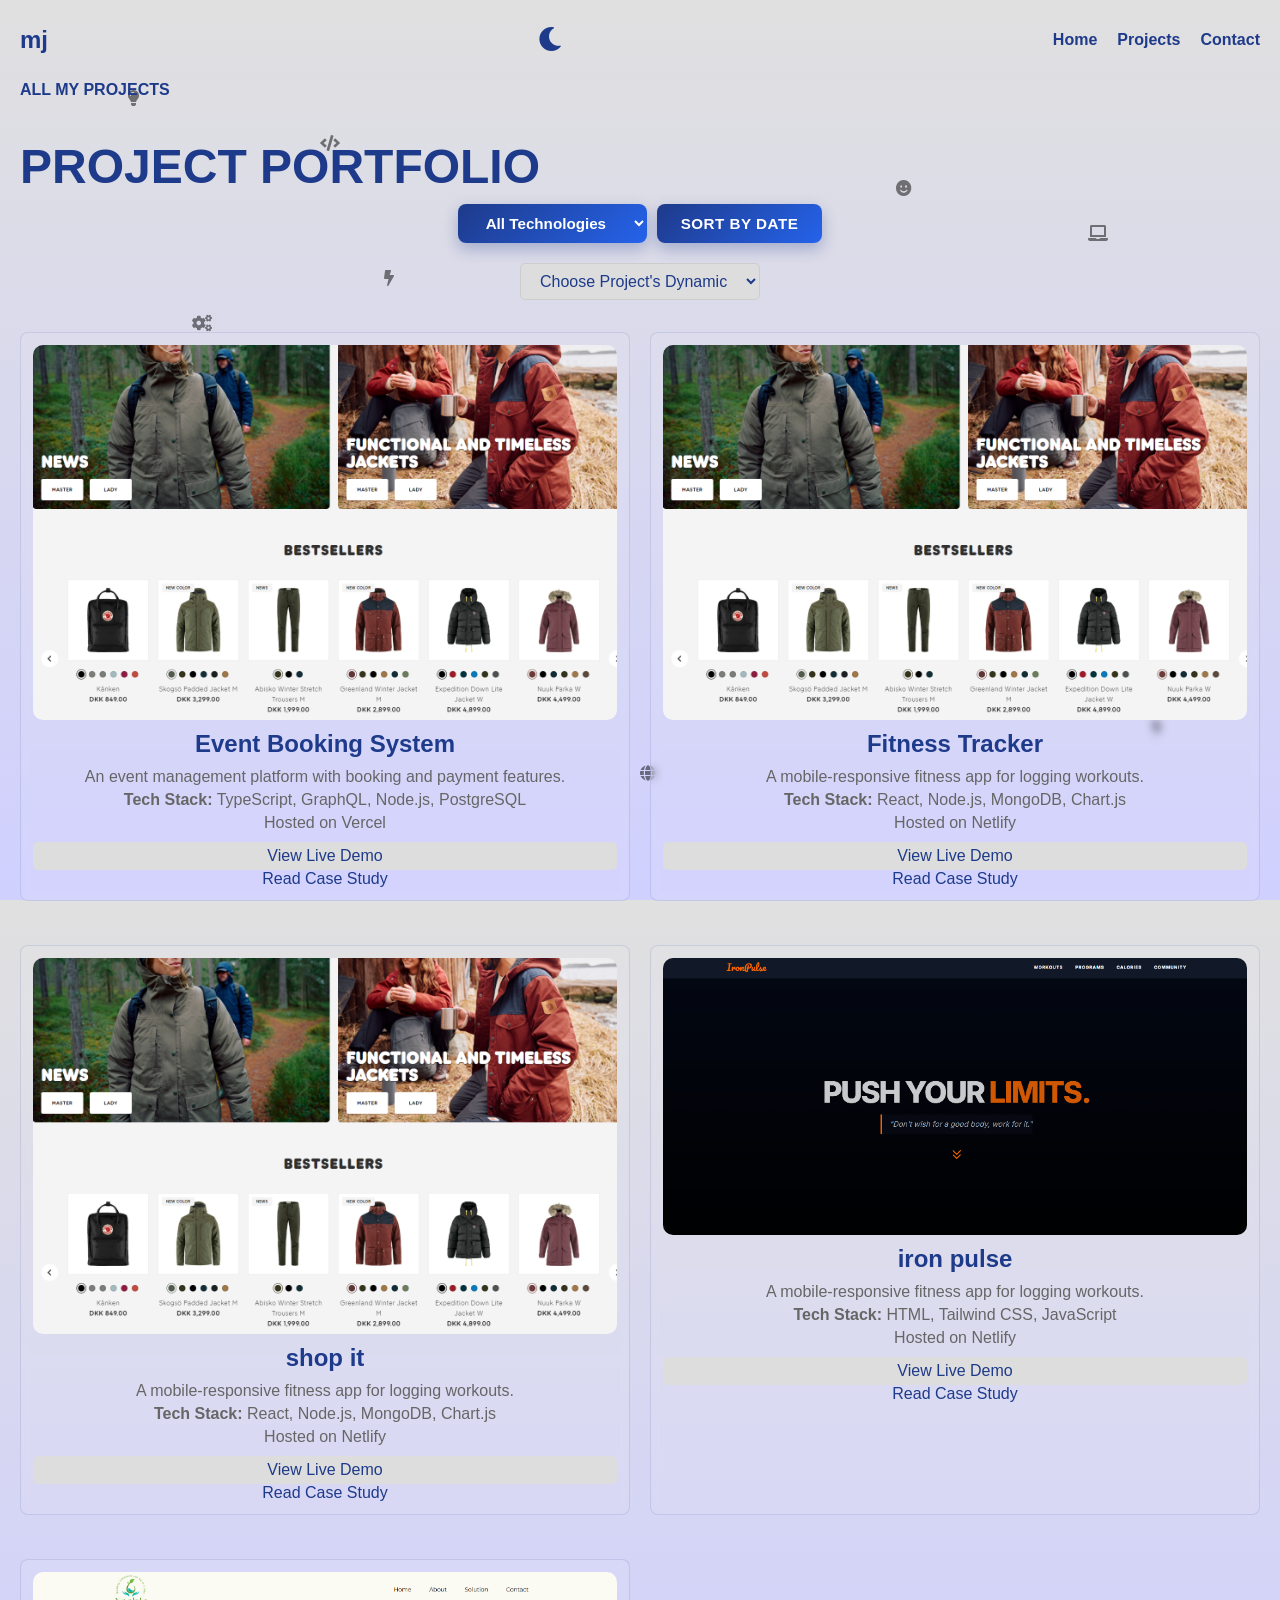
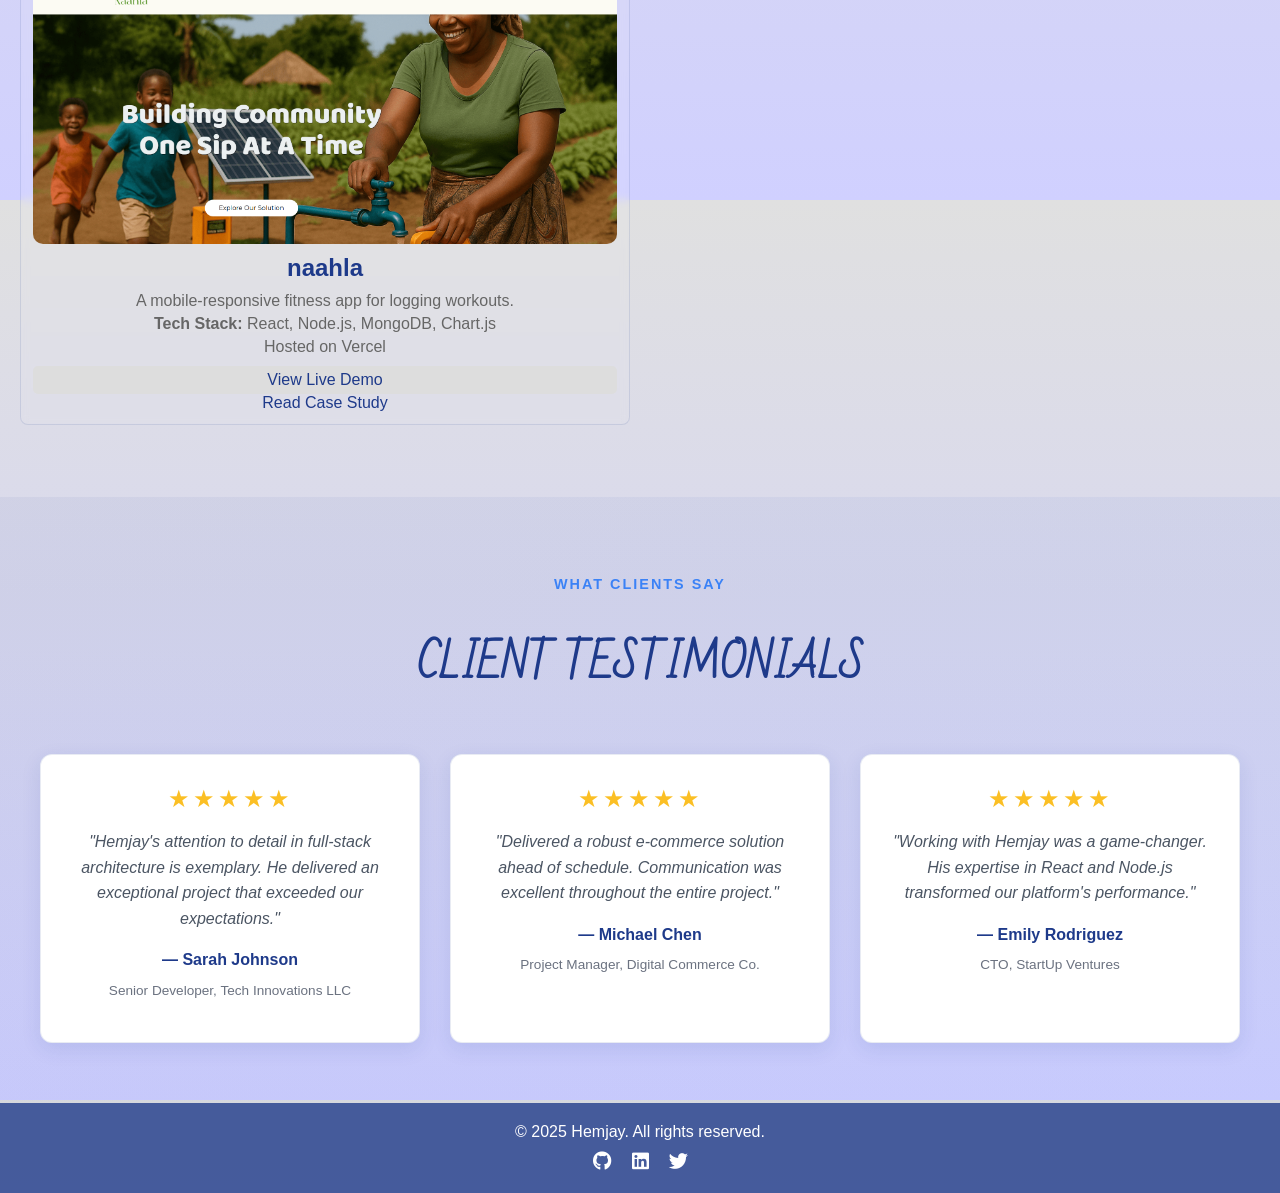
==== projects.html @ 1a0ed31f "uploadin al exssiting files" ====
<!DOCTYPE html>
<html lang="en">

<head>
    <meta charset="UTF-8">
    <meta name="viewport" content="width=device-width, initial-scale=1.0">
    <title>Projects - Hemjay.Dev</title>
    <link rel="stylesheet" href="styles.css">
    <link rel="stylesheet" href="https://cdnjs.cloudflare.com/ajax/libs/font-awesome/5.15.4/css/all.min.css">
    <link rel="preconnect" href="https://fonts.googleapis.com">
    <link rel="preconnect" href="https://fonts.gstatic.com" crossorigin>
    <link href="https://fonts.googleapis.com/css2?family=Bad+Script&family=Dancing+Script:wght@400..700&family=Marck+Script&family=Tangerine:wght@400;700&display=swap" rel="stylesheet">
</head>

<body>
    <div class="container" id="home">
        <div class="icons">
            <div class="icon" style="top: 10%; left: 10%;"><i class="fas fa-lightbulb"></i></div>
            <div class="icon" style="top: 20%; left: 70%;"><i class="fas fa-smile"></i></div>
            <div class="icon" style="top: 30%; left: 30%;"><i class="fas fa-bolt"></i></div>
            <div class="icon" style="top: 40%; left: 80%;"><i class="fas fa-paper-plane"></i></div>
            <div class="icon" style="top: 50%; left: 20%;"><i class="fas fa-lightbulb"></i></div>
            <div class="icon" style="top: 60%; left: 60%;"><i class="fas fa-smile"></i></div>
            <div class="icon" style="top: 70%; left: 40%;"><i class="fas fa-paper-plane"></i></div>
            <div class="icon" style="top: 80%; left: 90%;"><i class="fas fa-bolt"></i></div>
            <div class="icon" style="top: 15%; left: 25%;"><i class="fas fa-code"></i></div>
            <div class="icon" style="top: 25%; left: 85%;"><i class="fas fa-laptop"></i></div>
            <div class="icon" style="top: 35%; left: 15%;"><i class="fas fa-cogs"></i></div>
            <div class="icon" style="top: 45%; left: 75%;"><i class="fas fa-rocket"></i></div>
            <div class="icon" style="top: 55%; left: 35%;"><i class="fas fa-cloud"></i></div>
            <div class="icon" style="top: 65%; left: 95%;"><i class="fas fa-database"></i></div>
            <div class="icon" style="top: 75%; left: 20%;"><i class="fas fa-terminal"></i></div>
            <div class="icon" style="top: 85%; left: 50%;"><i class="fas fa-globe"></i></div>
        </div>
    </div>

    <nav class="nav-menu">
        <div class="nav-logo">mj</div>
        <button class="theme-toggle" onclick="toggleTheme()"><i class="fas fa-moon"></i></button>
        <div class="hamburger"><i class="fas fa-bars"></i></div>
        <div class="nav-links">
            <a href="index.html">Home</a>
            <a href="#projects">Projects</a>
            <a href="index.html#contact">Contact</a>
        </div>
    </nav>

    <section class="section-projects" id="projects">
        <h4>ALL MY PROJECTS</h4>
        <h2>PROJECT PORTFOLIO</h2>
        <div class="project-filters">
            <select class="filter-select" onchange="filterProjects(this.value)">
                <option value="all" selected>All Technologies</option>
                <option value="react">React</option>
                <option value="nodejs">Node.js</option>
                <option value="python">Python</option>
                <option value="typescript">TypeScript</option>
            </select>
            <button class="sort-button" onclick="sortProjects('date')">Sort by Date</button>
        </div>
        <div class="project-controls">
            <select class="project-select" onchange="toggleProjects(this.value)">
                <option value="" disabled selected>Choose Project's Dynamic</option>
                <option value="normal">Normal View</option>
                <option value="list">List View</option>
                <option value="grid">Grid View</option>
            </select>
        </div>

        <div class="project-card-container normal">
            <div class="project-card" data-tech="typescript,graphql,nodejs,postgresql" data-date="2024-10-20">
                <a href="https://example.com/demo10" class="project-link" target="_blank">
                    <img src="IMG_2040.png" alt="Event Booking System" loading="lazy">
                    <h3>Event Booking System</h3>
                    <p>An event management platform with booking and payment features.</p>
                    <p><strong>Tech Stack:</strong> TypeScript, GraphQL, Node.js, PostgreSQL</p>
                    <p>Hosted on Vercel</p>
                    <a href="https://example.com/demo10" class="demo-link">View Live Demo</a>
                </a>
                <span class="case-study-link" onclick="showCaseStudy('Event Booking System')">Read Case Study</span>
            </div>
            <div class="project-card" data-tech="react,nodejs,mongodb" data-date="2024-09-10">
                <a href="https://example.com/demo9" class="project-link" target="_blank">
                    <img src="IMG_2040.png" alt="Fitness Tracker" loading="lazy">
                    <h3>Fitness Tracker</h3>
                    <p>A mobile-responsive fitness app for logging workouts and tracking progress.</p>
                    <p><strong>Tech Stack:</strong> React, Node.js, MongoDB, Chart.js</p>
                    <p>Deployed on Netlify</p>
                    <a href="https://example.com/demo9" class="demo-link">View Live Demo</a>
                </a>
                <span class="case-study-link" onclick="showCaseStudy('Fitness Tracker')">Read Case Study</span>
            </div>
            <div class="project-card" data-tech="python,flask,postgresql,docker" data-date="2024-08-01">
                <a href="https://example.com/demo8" class="project-link" target="_blank">
                    <img src="IMG_2040.png" alt="Inventory Management System" loading="lazy">
                    <h3>Inventory Management System</h3>
                    <p>A system for tracking inventory with CRUD operations, containerized with Docker.</p>
                    <p><strong>Tech Stack:</strong> Python, Flask, Docker, PostgreSQL</p>
                    <p>Hosted on AWS ECS</p>
                    <a href="https://example.com/demo8" class="demo-link">View Live Demo</a>
                </a>
                <span class="case-study-link" onclick="showCaseStudy('Inventory Management System')">Read Case Study</span>
            </div>
            <div class="project-card" data-tech="nodejs,react,postgresql" data-date="2024-06-15">
                <a href="https://example.com/demo7" class="project-link" target="_blank">
                    <img src="IMG_2040.png" alt="Chat Application" loading="lazy">
                    <h3>Chat Application</h3>
                    <p>A real-time chat app with WebSocket integration and group chat support.</p>
                    <p><strong>Tech Stack:</strong> Node.js, Socket.io, React, PostgreSQL</p>
                    <p>Deployed on Render</p>
                    <a href="https://example.com/demo7" class="demo-link">View Live Demo</a>
                </a>
                <span class="case-study-link" onclick="showCaseStudy('Chat Application')">Read Case Study</span>
            </div>
            <div class="project-card" data-tech="nodejs,react,mongodb" data-date="2024-04-05">
                <a href="https://example.com/demo6" class="project-link" target="_blank">
                    <img src="IMG_2040.png" alt="Blog Platform" loading="lazy">
                    <h3>Blog Platform</h3>
                    <p>A CMS-powered blog platform with user authentication and SEO optimization.</p>
                    <p><strong>Tech Stack:</strong> Node.js, Express, MongoDB, React</p>
                    <p>Hosted on AWS</p>
                    <a href="https://example.com/demo6" class="demo-link">View Live Demo</a>
                </a>
                <span class="case-study-link" onclick="showCaseStudy('Blog Platform')">Read Case Study</span>
            </div>
            <div class="project-card" data-tech="javascript,html,css" data-date="2024-02-10">
                <a href="https://example.com/demo5" class="project-link" target="_blank">
                    <img src="IMG_2040.png" alt="Weather App" loading="lazy">
                    <h3>Weather App</h3>
                    <p>A weather forecasting app with a clean UI and dynamic charts using a public API.</p>
                    <p><strong>Tech Stack:</strong> JavaScript, HTML, CSS, OpenWeather API</p>
                    <p>Deployed on Netlify</p>
                    <a href="https://example.com/demo5" class="demo-link">View Live Demo</a>
                </a>
                <span class="case-study-link" onclick="showCaseStudy('Weather App')">Read Case Study</span>
            </div>
            <div class="project-card" data-tech="react,nodejs,mongodb" data-date="2023-12-20">
                <a href="https://example.com/demo4" class="project-link" target="_blank">
                    <img src="IMG_2040.png" alt="Social Media Dashboard" loading="lazy">
                    <h3>Social Media Dashboard</h3>
                    <p>A dashboard for tracking social media metrics with REST API integration.</p>
                    <p><strong>Tech Stack:</strong> React, Node.js, Express, MongoDB</p>
                    <p>Hosted on Heroku</p>
                    <a href="https://example.com/demo4" class="demo-link">View Live Demo</a>
                </a>
                <span class="case-study-link" onclick="showCaseStudy('Social Media Dashboard')">Read Case Study</span>
            </div>
            <div class="project-card" data-tech="html,css,javascript" data-date="2023-10-01">
                <a href="https://example.com/demo3" class="project-link" target="_blank">
                    <img src="IMG_2040.png" alt="Portfolio Website" loading="lazy">
                    <h3>Portfolio Website</h3>
                    <p>A personal portfolio showcasing projects and skills with smooth animations.</p>
                    <p><strong>Tech Stack:</strong> HTML, CSS, JavaScript, Vite</p>
                    <p>Deployed on GitHub Pages</p>
                    <a href="https://example.com/demo3" class="demo-link">View Live Demo</a>
                </a>
                <span class="case-study-link" onclick="showCaseStudy('Portfolio Website')">Read Case Study</span>
            </div>
            <div class="project-card" data-tech="typescript,graphql,postgresql" data-date="2023-08-15">
                <a href="https://example.com/demo2" class="project-link" target="_blank">
                    <img src="IMG_2040.png" alt="Task Management App" loading="lazy">
                    <h3>Task Management App</h3>
                    <p>A collaborative task manager with real-time updates and role-based access control.</p>
                    <p><strong>Tech Stack:</strong> TypeScript, GraphQL, PostgreSQL, Vite</p>
                    <p>Hosted on AWS</p>
                    <a href="https://example.com/demo2" class="demo-link">View Live Demo</a>
                </a>
                <span class="case-study-link" onclick="showCaseStudy('Task Management App')">Read Case Study</span>
            </div>
            <div class="project-card" data-tech="react,nodejs,mongodb" data-date="2023-06-01">
                <a href="https://justmidas.github.io/ironpulse-/" class="project-link" target="_blank">
                    <img src="projectfolder/ironpulse.png" alt="E-Commerce Platform" loading="lazy">
                    <h3>home workout </h3>
                    <p>A responsive e-commerce website with user authentication, product filtering, and payment integration.</p>
                    <p><strong>Tech Stack:</strong> React, Node.js, MongoDB, Tailwind CSS</p>
                    <p>Deloyed on Netlify</p>
                    <a href="https://justmidas.github.io/ironpulse-/" class="demo-link">View Live Demo</a>
                </a>
                <span class="case-study-link" onclick="showCaseStudy('E-Commerce Platform')">Read Case Study</span>
            </div>
        </div>
    </section>

    <div id="caseStudyModal" class="contact-popup" style="width: 80%; max-width: 800px; height: auto;">
        <span class="close-popup" id="closeCaseStudy"><i class="fas fa-times"></i></span>
        <div id="caseStudyContent" style="padding: 20px; overflow-y: auto; max-height: 80vh;">
        </div>
    </div>









     <section class="testimonials-section">
        <h4>WHAT CLIENTS SAY</h4>
        <h2>CLIENT TESTIMONIALS</h2>
        <div class="testimonials-grid">
            <div class="testimonial-card">
                <div class="star-rating">★★★★★</div>
                <p class="testimonial-text">"Hemjay's attention to detail in full-stack architecture is exemplary. He delivered an exceptional project that exceeded our expectations."</p>
                <p class="testimonial-author">— Sarah Johnson</p>
                <p class="testimonial-company">Senior Developer, Tech Innovations LLC</p>
            </div>
            <div class="testimonial-card">
                <div class="star-rating">★★★★★</div>
                <p class="testimonial-text">"Delivered a robust e-commerce solution ahead of schedule. Communication was excellent throughout the entire project."</p>
                <p class="testimonial-author">— Michael Chen</p>
                <p class="testimonial-company">Project Manager, Digital Commerce Co.</p>
            </div>
            <div class="testimonial-card">
                <div class="star-rating">★★★★★</div>
                <p class="testimonial-text">"Working with Hemjay was a game-changer. His expertise in React and Node.js transformed our platform's performance."</p>
                <p class="testimonial-author">— Emily Rodriguez</p>
                <p class="testimonial-company">CTO, StartUp Ventures</p>
            </div>
        </div>
    </section>

    <footer>
        <p>&copy; 2025 Hemjay. All rights reserved.</p>
        <div class="social-links">
            <a href="https://github.com" target="_blank"><i class="fab fa-github"></i></a>
            <a href="https://linkedin.com" target="_blank"><i class="fab fa-linkedin"></i></a>
            <a href="https://twitter.com" target="_blank"><i class="fab fa-twitter"></i></a>
        </div>
    </footer>

    <script src="script.js"></script>
</body>

</html>
---- styles.css ----
::root {
    --icon-size: 40px;
    font-family: sans-serif;
}
body {
    margin: 0;
    font-family: Arial, sans-serif;
    background: linear-gradient(to bottom, #e0e0e0, #d0d0ff);
    filter: grayscale(20%);
    height: auto;
    min-height: 100vh;
    overflow-x: hidden;
    position: relative;
    width: 100%;
    box-sizing: border-box;
}

body.dark-mode {
    background: linear-gradient(to bottom, #2d3748, #4a5568);
    filter: none;
}

/* FORCE RESET */
html,
body {
    height: 100%;
    margin: 0;
    padding: 0;
    /* REMOVE any filters or transforms from here! */
    filter: none !important;
    transform: none !important;
}

.container {
    position: fixed !important;
    top: 0 !important;
    left: 0 !important;
    width: 100vw !important;
    height: 100vh !important;
    z-index: -9999 !important;
    /* Move it to the very bottom layer */
    pointer-events: none;
    background: transparent;
    display: block !important;
}

.icons {
    position: absolute;
    width: 100%;
    height: 100%;
}

.icon {
    position: absolute;
    /* Ensure your JS or inline styles provide the top/left % */
}

.icon.visible {
    opacity: 0.5;
}
.icon.disabled {
    opacity: 0 !important;
}

/* 3. Refined Animation */
@keyframes float {
    0% {
        transform: translate(0, 0) scale(0.8);
    }
    50% {
        transform: translate(var(--x-move), var(--y-move)) scale(1);
    }
    100% {
        transform: translate(0, 0) scale(0.8);
    }
}

.icon.floating {
    animation: float var(--duration) ease-in-out infinite;
}

.text {
    font-size: 6rem;
    font-weight: bold;
    color: #1e3a8a;
    text-shadow: 2px 2px 4px rgba(0, 0, 0, 0.2);
    cursor: pointer;
    user-select: none;
    margin: 50px auto;
    max-width: 100%;
    word-wrap: break-word;
    opacity: 0;
    transform: translateY(50px);
    transition: opacity 0.5s ease, transform 0.5s ease;
    position: relative;
    z-index: 2;
}

.text.visible {
    opacity: 1;
    transform: translateY(0);
}

body.dark-mode .text {
    color: #e2e8f0;
}

.text .question-mark.shake {
    animation: shake 0.5s infinite;
}

@keyframes shake {
    0%, 100% {
        transform: translateY(0) rotate(0deg);
    }
    25% {
        transform: translateY(-5px) rotate(1deg);
    }
    75% {
        transform: translateY(5px) rotate(-1deg);
    }
}

.text span {
    display: inline-block;
    transition: transform 0.3s ease;
}

.text span.squish {
    transform: scaleY(0.5);
}

.url-bar {
    position: fixed;
    bottom: 10px;
    left: 50%;
    transform: translateX(-50%) translateY(20px);
    background: #ccc;
    padding: 5px 10px;
    border-radius: 5px;
    font-size: 0.9rem;
    z-index: 20;
    box-sizing: border-box;
    opacity: 0;
    transition: opacity 0.5s ease, transform 0.5s ease;
}

.url-bar.visible {
    opacity: 1;
    transform: translateX(-50%) translateY(0);
}

body.dark-mode .url-bar {
    background: #4a5568;
    color: #e2e8f0;
}

.nav-menu {
    position: fixed;
    top: 10px;
    left: 0;
    width: 100vw;
    height: 60px;
    background: transparent;
    padding: 10px 20px;
    display: flex;
    justify-content: space-between;
    align-items: center;
    z-index: 20;
    box-sizing: border-box;
    opacity: 0;
    transform: translateX(-50px);
    transition: opacity 0.5s ease, transform 0.5s ease;
}

.nav-menu.visible {
    opacity: 1;
    transform: translateX(0);
}

.nav-logo {
    font-size: 1.5rem;
    font-weight: bold;
    color: #1e3a8a;
    opacity: 0;
    transform: translateY(20px);
    transition: opacity 0.5s ease, transform 0.5s ease 0.2s;
}

.nav-logo.visible {
    opacity: 1;
    transform: translateY(0);
}

body.dark-mode .nav-logo {
    color: #e2e8f0;
}

.nav-links {
    display: flex;
    gap: 20px;
}

.nav-links a {
    text-decoration: none;
    color: #1e3a8a;
    font-weight: bold;
    transition: color 0.3s ease;
    opacity: 0;
    transform: translateY(20px);
    transition: opacity 0.5s ease, transform 0.5s ease 0.3s, color 0.3s ease;
}

.nav-links a.visible {
    opacity: 1;
    transform: translateY(0);
}

.nav-links a:hover {
    color: #3b82f6;
}

body.dark-mode .nav-links a {
    color: #e2e8f0;
}

body.dark-mode .nav-links a:hover {
    color: #90cdf4;
}

.theme-toggle {
    background: none;
    border: none;
    color: #1e3a8a;
    font-size: 1.5rem;
    cursor: pointer;
    transition: color 0.3s ease;
}

body.dark-mode .theme-toggle {
    color: #e2e8f0;
}

.theme-toggle:hover {
    color: #3b82f6;
}

body.dark-mode .theme-toggle:hover {
    color: #90cdf4;
}

.hamburger {
    display: none;
    font-size: 1.5rem;
    color: #1e3a8a;
    cursor: pointer;
    z-index: 21;
}

body.dark-mode .hamburger {
    color: #e2e8f0;
}

.hamburger.active::before {
    content: '\f00d';
    font-family: 'Font Awesome 5 Free';
    font-weight: 900;
}

@media (max-width: 768px) {
    .nav-links {
        display: none;
        flex-direction: column;
        position: absolute;
        top: 60px;
        left: 0;
        width: 100%;
        background: rgba(255, 255, 255, 0.9);
        padding: 20px;
        box-sizing: border-box;
    }

    body.dark-mode .nav-links {
        background: rgba(45, 55, 72, 0.9);
    }

    .nav-links.active {
        display: flex;
    }

    .hamburger {
        display: block;
    }
}

.section-about {
    min-height: 100vh;
    font-size: 1.2rem;
    max-width: 100%;
    box-sizing: border-box;
    opacity: 0;
    transform: translateX(-50px);
    transition: opacity 0.5s ease, transform 0.5s ease;
    position: relative;
    z-index: 2;
    display: flex;
    justify-content: center;
    align-items: center;
    padding: 60px 20px;
}
.section-about button {
    text-decoration: none;
    display: block;
    background: linear-gradient(135deg, #1e3a8a 0%, #2563eb 100%);
    border: none;
    border-radius: 25px;
    cursor: pointer;
    padding: 14px 28px;
    margin-bottom: 10px;
    color: #fff;
    box-shadow: 0 10px 25px rgba(30, 58, 138, 0.4);
    font-weight: 700;
    transition: all 0.3s ease;
    letter-spacing: 0.5px;
}

.section-about button:hover {
    background: linear-gradient(135deg, #2563eb 0%, #1e40af 100%);
    box-shadow: 0 15px 35px rgba(30, 58, 138, 0.6);
    transform: translateY(-3px);
}
.section-about button a {
    text-decoration: none;
    color: inherit;
    display: block;
    text-transform: uppercase;
    font-size: 0.7rem;
   
}
.section-about button span{
    color: green;
    height: 10px;
    width: 10px;
    border-radius: 50%;
    background-color: rgb(7, 194, 63);
}

.section-about .text {
    font-family: serif;
    font-size: 2rem;
    width: 45%;
}

/* Availability button styles */
.availability-btn {
    text-decoration: none;
    display: inline-block;
    background: linear-gradient(135deg, #1e3a8a 0%, #2563eb 100%);
    color: #fff;
    border-radius: 25px;
    padding: 14px 28px;
    margin-bottom: 10px;
    box-shadow: 0 10px 25px rgba(30, 58, 138, 0.4);
    font-weight: 700;
    transition: all 0.3s ease;
    letter-spacing: 0.5px;
    text-transform: uppercase;
    font-size: 0.7rem;
}

.availability-btn:hover {
    background: linear-gradient(135deg, #2563eb 0%, #1e40af 100%);
    box-shadow: 0 15px 35px rgba(30, 58, 138, 0.6);
    transform: translateY(-3px);
}

.availability-btn .status-dot {
    color: green;
    height: 10px;
    width: 10px;
    border-radius: 50%;
    background-color: rgb(7, 194, 63);
    display: inline-block;
    margin-right: 5px;
}

/* Social links list styles */
.social-links-list {
    list-style: none;
    padding: 0;
    margin: 20px 0;
    display: flex;
    gap: 15px;
    flex-wrap: wrap;
}

.social-links-list li {
    margin: 0;
}

.social-links-list a {
    text-decoration: none;
    color: #1e3a8a;
    font-weight: 600;
    padding: 8px 16px;
    border: 2px solid #1e3a8a;
    border-radius: 20px;
    transition: all 0.3s ease;
}

.social-links-list a:hover {
    background: #1e3a8a;
    color: #fff;
}

body.dark-mode .social-links-list a {
    color: #e2e8f0;
    border-color: #e2e8f0;
}

body.dark-mode .social-links-list a:hover {
    background: #e2e8f0;
    color: #1e3a8a;
}

.section-about .text .mt {
    font-family: "Bad Script";
    padding: 0;
}
.section-about.visible {
    opacity: 1;
    transform: translateX(0);
}

body.dark-mode .section-about {
    color: #e2e8f0;
}

.section-about h4 {
    text-align: left;
    margin-bottom: 0px;
    opacity: 0;
    transform: translateY(20px);
    transition: opacity 0.5s ease, transform 0.5s ease 0.2s;
}

.section-about h4.visible {
    opacity: 1;
    transform: translateY(0);
}

.section-about h2 {
    font-size: 3rem;
    font-weight: bold;
    margin-bottom: 2px;
    text-align: left;
    opacity: 0;
    transform: translateY(20px);
    transition: opacity 0.5s ease, transform 0.5s ease 0.3s;
}

.section-about h2.visible {
    opacity: 1;
    transform: translateY(0);
}

body.dark-mode .section-about h2,
body.dark-mode .section-about h4 {
    color: #e2e8f0;
}

.section-about .content {
    display: flex;
    justify-content: center;
    align-items: center;
    gap: 30px;
}
.content ul {
    list-style: none;
    padding: 0;
    margin: 0;
    display: flex;
    flex-direction: column;
    gap: 10px;
}

.content ul li{
    list-style: none;
    margin: 5px 0;
    text-transform: capitalize;
   gap: 10px;
}
.content ul li a{
    text-decoration: none;
    color: #1e3a8a;
    font-weight: bold;
    transition: color 0.3s ease;
}
.content ul li a:hover {
    color: #3b82f6;
}
.section-about img {

    width: 200px;
    height: 200px;
    object-fit: cover;   
    transform: scale(0.8);
    transition: opacity 0.5s ease, transform 0.5s ease 0.4s;
}

.section-about img.visible {
    opacity: 1;
    transform: scale(1);
}

.section-about p {
    margin: 10px 0;
    max-width: 90vw;
    margin-left: auto;
    margin-right: auto;
    opacity: 0;
    transform: translateX(50px);
    transition: opacity 0.5s ease, transform 0.5s ease 0.5s;
}

.section-about p.visible {
    opacity: 1;
    transform: translateX(0);
}

body.dark-mode .section-about p {
    color: #cbd5e1;
}

.section-projects {
   
    padding: 60px 20px;
    max-width: 1400px;
    margin: 0 auto;
    color: #1e3a8a;
    position: relative;
    z-index: 2;
    opacity: 0;
    transform: translateX(-50px);
    transition: opacity 0.5s ease, transform 0.5s ease;
}

.section-projects.visible {
    opacity: 1;
    transform: translateX(0);
}

body.dark-mode .section-projects {
    color: #e2e8f0;
}

.section-projects h4 {
    text-align: left;
    margin-bottom: 0px;
    opacity: 0;
    transform: translateY(20px);
    transition: opacity 0.5s ease, transform 0.5s ease 0.2s;
}

.section-projects h4.visible {
    opacity: 1;
    transform: translateY(0);
}

.section-projects h2 {
    font-size: 3rem;
    font-weight: bold;
    margin-bottom: 2px;
    text-align: left;
    opacity: 0;
    transform: translateY(20px);
    transition: opacity 0.5s ease, transform 0.5s ease 0.3s;
}

.section-projects h2.visible {
    opacity: 1;
    transform: translateY(0);
}

body.dark-mode .section-projects h2,
body.dark-mode .section-projects h4 {
    color: #e2e8f0;
}

.project-filters {
    display: flex;
    justify-content: center;
    gap: 10px;
    margin: 10px 0;
}

.filter-select {
    background: linear-gradient(135deg, #1e3a8a 0%, #2563eb 100%);
    color: white;
    border: none;
    padding: 10px 24px;
    border-radius: 8px;
    font-size: 0.95rem;
    cursor: pointer;
    transition: all 0.3s ease;
    font-weight: 700;
    box-shadow: 0 6px 15px rgba(30, 58, 138, 0.3);
}

.filter-select:hover {
    background: linear-gradient(135deg, #2563eb 0%, #1e40af 100%);
    box-shadow: 0 10px 25px rgba(30, 58, 138, 0.5);
    transform: translateY(-2px);
}

body.dark-mode .filter-select {
    background: linear-gradient(135deg, #3b82f6 0%, #2563eb 100%);
    color: white;
    border: none;
    box-shadow: 0 6px 15px rgba(30, 58, 138, 0.5);
}

body.dark-mode .filter-select:hover {
    background: linear-gradient(135deg, #2563eb 0%, #1d4ed8 100%);
    box-shadow: 0 10px 25px rgba(30, 58, 138, 0.7);
    transform: translateY(-2px);
}

.sort-button {
    background: linear-gradient(135deg, #1e3a8a 0%, #2563eb 100%);
    color: white;
    border: none;
    padding: 10px 24px;
    border-radius: 8px;
    font-size: 0.95rem;
    cursor: pointer;
    transition: all 0.3s ease;
    font-weight: 700;
    box-shadow: 0 6px 15px rgba(30, 58, 138, 0.3);
    text-transform: uppercase;
    letter-spacing: 0.5px;
}

.sort-button:hover {
    background: linear-gradient(135deg, #2563eb 0%, #1e40af 100%);
    box-shadow: 0 10px 25px rgba(30, 58, 138, 0.5);
    transform: translateY(-2px);
}

body.dark-mode .sort-button {
    background: linear-gradient(135deg, #3b82f6 0%, #2563eb 100%);
    color: white;
    border: none;
    box-shadow: 0 6px 15px rgba(30, 58, 138, 0.5);
}

body.dark-mode .sort-button:hover {
    background: linear-gradient(135deg, #2563eb 0%, #1d4ed8 100%);
    box-shadow: 0 10px 25px rgba(30, 58, 138, 0.7);
    transform: translateY(-2px);
}

.project-controls {
    display: flex;
    justify-content: center;
    margin: 20px 0;
}

.project-select {
    background: #ddd;
    color: #1e3a8a;
    border: 1px solid #ccc;
    padding: 8px 15px;
    border-radius: 5px;
    font-size: 1rem;
    cursor: pointer;
    transition: background 0.3s ease;
}

.project-select:hover {
    background: #ccc;
}

body.dark-mode .project-select {
    background: #4a5568;
    color: #e2e8f0;
    border-color: #718096;
}

body.dark-mode .project-select:hover {
    background: #718096;
}

.project-card-container {
    transition: opacity 0.5s ease;
    display: grid;
    grid-template-columns: repeat(auto-fit, minmax(clamp(250px, 40vw, 500px), 1fr));
    gap: 20px;
}

.project-card-container.hidden {
    display: none;
}

.project-card-container.normal .project-card {

    margin: 12px auto;
    transform: translateX(0);
    padding: 12px;
}

.project-card-container.normal .project-card img,
.project-card-container.normal .project-card h3,
.project-card-container.normal .project-card p,
.project-card-container.normal .project-card a {
    display: block;
}

.project-card-container.list .project-card {
    max-width: 90vw;
    margin: 20px auto;
    padding: 20px;
    transform: translateX(0);
}

.project-card-container.list .project-card img {
    display: none;
}

.project-card-container.list .project-card h3,
.project-card-container.list .project-card p,
.project-card-container.list .project-card a {
    display: block;
}

.project-card-container.grid {
    display: grid;
    grid-template-columns: repeat(auto-fit, minmax(150px, 1fr));
    gap: 10px;
    max-width: 90vw;
    margin: 20px auto;
}

.project-card-container.grid .project-card {
    max-width: 100%;
    margin: 0;
    padding: 5px;
    transform: translateX(0);
    border: none;
}





.project-card-container.grid .project-card img {
    max-height: 100px;
    width: 100%;
    object-fit: cover;
    border-radius: 5px;
}

.project-card-container.grid .project-card h3,
.project-card-container.grid .project-card p,
.project-card-container.grid .project-card a {
    display: none;
}

.project-card-container.grid .project-card a.project-link {
    display: block;
}

.project-card {

    max-width: 720px;
    background: rgba(255, 255, 255, 0.08);
    backdrop-filter: blur(4px);
    border: 1px solid rgba(30, 58, 138, 0.12);
    border-radius: 8px;
    padding: 12px;
    margin: 12px 0;
    text-align: center;
    margin-left: auto;
    margin-right: auto;
    opacity: 0;
    transition: opacity 0.4s ease, transform 0.4s ease;
}

body.dark-mode .project-card {
    background: rgba(255, 255, 255, 0.1);
    border-color: rgba(203, 213, 225, 0.2);
}

.project-card.visible:nth-child(odd) {
    opacity: 1;
    transform: translateX(0);
}

.project-card.visible:nth-child(even) {
    opacity: 1;
    transform: translateX(0);
}

.project-card:nth-child(odd) {
    transform: translateX(-50px);
}

.project-card:nth-child(even) {
    transform: translateX(50px);
}

.project-card img {
    width: 100%;
    height: auto;
    border-radius: 10px;
    margin-bottom: 10px;
    opacity: 0;
    transform: scale(0.9);
    transition: opacity 0.5s ease, transform 0.5s ease 0.2s;
}

.project-card img.visible {
    opacity: 1;
    transform: scale(1);
}

.project-card h3 {
    font-size: 1.5rem;
    margin: 10px 0;
    color: #1e3a8a;
    opacity: 0;
    transform: translateY(20px);
    transition: opacity 0.5s ease, transform 0.5s ease 0.3s;
}

.project-card h3.visible {
    opacity: 1;
    transform: translateY(0);
}

body.dark-mode .project-card h3 {
    color: #e2e8f0;
}

.project-card p {
    margin: 5px 0;
    color: #666;
    opacity: 0;
    transform: translateY(20px);
    transition: opacity 0.5s ease, transform 0.5s ease 0.4s;
}

.project-card p.visible {
    opacity: 1;
    transform: translateY(0);
}

body.dark-mode .project-card p {
    color: #cbd5e1;
}

.project-card a.project-link {
    text-decoration: none;
    color: inherit;
    display: block;
}

.project-card a.project-link:hover {
    opacity: 0.8;
}

.project-card a.demo-link {
    display: inline-block;
    margin-top: 10px;
    padding: 5px 10px;
    background: #ddd;
    color: #1e3a8a;
    text-decoration: none;
    border-radius: 5px;
    opacity: 0;
    transform: translateY(20px);
    transition: opacity 0.5s ease, transform 0.5s ease 0.5s;
}

.project-card a.demo-link.visible {
    opacity: 1;
    transform: translateY(0);
}

.project-card a.demo-link:hover {
    background: #ccc;
}

body.dark-mode .project-card a.demo-link {
    background: #4a5568;
    color: #e2e8f0;
}

body.dark-mode .project-card a.demo-link:hover {
    background: #718096;
}

@media (max-width: 768px) {

    .project-select,
    .filter-select {
        width: 100%;
        max-width: 200px;
    }

    .project-card-container.grid {
        grid-template-columns: 1fr;
    }

    .project-card-container.grid .project-card img {
        max-height: 120px;
    }
}

.skills-section {
    min-height: 100vh;
    padding: 4rem 2rem;
    background: transparent;
    color: #1e3a8a;
    overflow: hidden;
    position: relative;
    z-index: 2;
    max-width: 100%;
    box-sizing: border-box;
    width: 100%;
}

body.dark-mode .skills-section {
    color: #e2e8f0;
}

.section-title {
    font-size: 1rem;
    font-weight: bold;
    color: #1e3a8a;
    margin-bottom: 0.5rem;
    opacity: 0;
    transform: translateY(20px);
    transition: opacity 0.5s ease, transform 0.5s ease 0.2s;
}

.section-title.visible {
    opacity: 1;
    transform: translateY(0);
}

body.dark-mode .section-title {
    color: #e2e8f0;
}

.section-heading {
    font-size: 2rem;
    font-weight: bold;
    color: #1e3a8a;
    margin-bottom: 2rem;
    opacity: 0;
    transform: translateY(20px);
    transition: opacity 0.5s ease, transform 0.5s ease 0.3s;
}

.section-heading.visible {
    opacity: 1;
    transform: translateY(0);
}

body.dark-mode .section-heading {
    color: #e2e8f0;
}

/* Services Section Styling */
.services-section {
    
    padding: 60px 20px;
    max-width: 1400px;
    margin: 0 auto;
    color: #1e3a8a;
    position: relative;
    z-index: 2;
    opacity: 0;
    transform: translateX(-50px);
    transition: opacity 0.5s ease, transform 0.5s ease;
}

.services-section.visible {
    opacity: 1;
    transform: translateX(0);
}

body.dark-mode .services-section {
    color: #e2e8f0;
}

.services-section .section-title {
    text-align: center;
    font-size: 0.9rem;
    text-transform: uppercase;
    letter-spacing: 2px;
    color: #3b82f6;
    margin-bottom: 10px;
}

.services-section .section-heading {
    text-align: center;
    font-size: 2.5rem;
    font-weight: bold;
    margin-bottom: 60px;
    color: #1e3a8a;
}

body.dark-mode .services-section .section-heading {
    color: #e2e8f0;
}

.service-category {
    margin-bottom: 80px;
    opacity: 0;
    transform: translateY(30px);
    transition: opacity 0.5s ease, transform 0.5s ease;
}

.service-category.visible {
    opacity: 1;
    transform: translateY(0);
}

.service-category-title {
    font-size: 1.8rem;
    font-weight: 700;
    color: #1e3a8a;
    margin-bottom: 40px;
    display: flex;
    align-items: center;
    gap: 15px;
    padding-bottom: 15px;
    border-bottom: 3px solid #3b82f6;
    position: relative;
}

.service-category-title i {
    font-size: 2rem;
    color: #3b82f6;
}

body.dark-mode .service-category-title {
    color: #e2e8f0;
    border-bottom-color: #90cdf4;
}

body.dark-mode .service-category-title i {
    color: #90cdf4;
}

.services-section .cv-button {
    display: block;
    margin: 20px auto 0;
    text-align: center;
    font-size: 0.4rem !important;
}

/* Tabs for Services */
.service-tabs {
    max-width: 1000px;
    margin: 0 auto;
}
.tab-buttons {
    display: flex;
    gap: 12px;
    justify-content: center;
    margin-bottom: 30px;
}
.tab-button {
    background: transparent;
    border: 2px solid transparent;
    padding: 10px 18px;
    border-radius: 999px;
    cursor: pointer;
    font-weight: 600;
    color: inherit;
    transition: background 0.2s ease, border-color 0.2s ease;
}
.tab-button i { margin-right: 8px; }
.tab-button.active {
    background: linear-gradient(90deg, rgba(59,130,246,0.12), rgba(96,165,250,0.06));
    border-color: rgba(59,130,246,0.25);
}
.tab-content { display: none; }
.tab-content.active { display: block; }
.service-description p {
    max-width: 900px;
    line-height: 1.6;
    color: inherit;
    margin: 0 0 20px 0;
}

@media (max-width: 768px) {
    .tab-buttons { flex-direction: column; align-items: center; }
    .service-category { margin-bottom: 40px; }
}

.skills-scroll {
    display: flex;
    gap: 2rem;
    width: max-content;
    position: relative;
    user-select: none;
}

.skill-card {
    width: 200px;
    height: 200px;
    background: rgba(255, 255, 255, 0.1);
    padding: 1.5rem;
    border-radius: 12px;
    border: 1px solid rgba(30, 58, 138, 0.2);
    opacity: 0;
    transform: translateX(50px) rotate(-5deg);
    transition: opacity 0.5s ease, transform 0.5s ease;
    display: flex;
    flex-direction: column;
    justify-content: center;
    box-sizing: border-box;
}

.skill-card.visible {
    opacity: 1;
    transform: translateX(0) rotate(-5deg);
}

body.dark-mode .skill-card {
    background: rgba(255, 255, 255, 0.1);
    border-color: rgba(203, 213, 225, 0.2);
}

.skill-card:hover,
.skill-card.clicked {
    transform: scale(1.05) rotate(0deg);
    width: 300px;
    height: 200px;
}

.skill-card h3 {
    font-size: 1.5rem;
    color: #1e3a8a;
    margin: 0 0 1rem;
}

body.dark-mode .skill-card h3 {
    color: #e2e8f0;
}

.skill-card p {
    color: #666;
    margin: 0;
    font-size: 1rem;
}

body.dark-mode .skill-card p {
    color: #cbd5e1;
}

.cv-button {
    display: inline-block;
    margin: 2rem auto 0;
    padding: 14px 32px;
    background: linear-gradient(135deg, #1e3a8a 0%, #2563eb 100%);
    color: #ffffff;
    text-decoration: none;
    border-radius: 8px;
    font-weight: 700;
    font-size: 1rem;
    opacity: 1;
    transform: translateY(0);
    transition: all 0.3s ease;
    box-shadow: 0 8px 20px rgba(30, 58, 138, 0.3);
    border: none;
    cursor: pointer;
    letter-spacing: 0.5px;
    text-transform: uppercase;
}

.cv-button.visible {
    opacity: 1;
    transform: translateY(0);
}

.cv-button:hover {
    background: linear-gradient(135deg, #2563eb 0%, #1e40af 100%);
    box-shadow: 0 12px 30px rgba(30, 58, 138, 0.5);
    transform: translateY(-2px);
}

body.dark-mode .cv-button {
    background: #4a5568;
    color: #e2e8f0;
}

body.dark-mode .cv-button:hover {
    background: #718096;
}

.section-contact {
    
    text-align: center;
    color: #1e3a8a;
    font-size: 1.2rem;
    padding: 60px 20px;
    margin-bottom: 100px;
    max-width: 100%;
    box-sizing: border-box;
    opacity: 0;
    transform: translateX(-50px);
    transition: opacity 0.5s ease, transform 0.5s ease;
    position: relative;
    z-index: 2;
}

.section-contact.visible {
    opacity: 1;
    transform: translateX(0);
}

body.dark-mode .section-contact {
    color: #e2e8f0;
}

.section-contact h4 {
    text-align: left;
    margin-bottom: 0px;
    opacity: 0;
    transform: translateY(20px);
    transition: opacity 0.5s ease, transform 0.5s ease 0.2s;
}

.section-contact h4.visible {
    opacity: 1;
    transform: translateY(0);
}

.section-contact h2 {
    font-size: 3rem;
    font-weight: bold;
    margin-bottom: 20px;
    text-align: left;
    opacity: 0;
    transform: translateY(20px);
    transition: opacity 0.5s ease, transform 0.5s ease 0.3s;
}

.section-contact h2.visible {
    opacity: 1;
    transform: translateY(0);
}

body.dark-mode .section-contact h2,
body.dark-mode .section-contact h4 {
    color: #e2e8f0;
}

.phone-booth {
    font-size: 3rem;
    color: #1e3a8a;
    cursor: pointer;
    animation: shake 0.5s infinite;
    opacity: 0;
    transform: translateY(20px);
    transition: opacity 0.5s ease, transform 0.5s ease 0.4s;
}

.phone-booth.visible {
    opacity: 1;
    transform: translateY(0);
}

body.dark-mode .phone-booth {
    color: #e2e8f0;
}

.contact-popup {
    display: none;
    position: fixed;
    top: 50%;
    left: 50%;
    transform: translate(-50%, -50%);
    background: rgba(255, 255, 255, 0.95);
    padding: 20px;
    border-radius: 10px;
    box-shadow: 0 4px 8px rgba(0, 0, 0, 0.2);
    z-index: 100;
    width: 90%;
    max-width: 500px;
    box-sizing: border-box;
}

.contact-popup.active {
    display: block;
}

body.dark-mode .contact-popup {
    background: rgba(45, 55, 72, 0.95);
}

.contact-popup h3 {
    color: #1e3a8a;
    margin-bottom: 20px;
}

body.dark-mode .contact-popup h3 {
    color: #e2e8f0;
}

.contact-popup form {
    display: flex;
    flex-direction: column;
    gap: 15px;
}

.contact-popup input,
.contact-popup textarea {
    padding: 10px;
    border: 1px solid #ccc;
    border-radius: 5px;
    font-size: 1rem;
    color: #666;
}

body.dark-mode .contact-popup input,
body.dark-mode .contact-popup textarea {
    background: #4a5568;
    color: #e2e8f0;
    border-color: #718096;
}

.contact-popup textarea {
    resize: vertical;
    min-height: 100px;
}

.contact-popup button {
    padding: 12px 28px;
    background: linear-gradient(135deg, #1e3a8a 0%, #2563eb 100%);
    color: white;
    border: none;
    border-radius: 8px;
    cursor: pointer;
    font-weight: 700;
    transition: all 0.3s ease;
    box-shadow: 0 6px 15px rgba(30, 58, 138, 0.3);
    text-transform: uppercase;
    font-size: 0.9rem;
    letter-spacing: 0.5px;
}

.contact-popup button:hover {
    background: linear-gradient(135deg, #2563eb 0%, #1e40af 100%);
    box-shadow: 0 10px 25px rgba(30, 58, 138, 0.5);
    transform: translateY(-2px);
}

body.dark-mode .contact-popup button {
    background: linear-gradient(135deg, #3b82f6 0%, #2563eb 100%);
    color: white;
    box-shadow: 0 6px 15px rgba(30, 58, 138, 0.5);
}

body.dark-mode .contact-popup button:hover {
    background: linear-gradient(135deg, #2563eb 0%, #1d4ed8 100%);
    box-shadow: 0 10px 25px rgba(30, 58, 138, 0.7);
}

.contact-popup .close-popup {
    position: absolute;
    top: 10px;
    right: 10px;
    font-size: 1.5rem;
    cursor: pointer;
    color: #1e3a8a;
}

body.dark-mode .contact-popup .close-popup {
    color: #e2e8f0;
}

.phone-button {
    position: fixed;
    bottom: 40px;
    right: 20px;
    font-size: 1.5rem;
    color: #1e3a8a;
    background: rgba(255, 255, 255, 0.8);
    padding: 10px;
    border-radius: 50%;
    cursor: pointer;
    z-index: 50;
    animation: shake 0.5s infinite;
}

body.dark-mode .phone-button {
    color: #e2e8f0;
    background: rgba(45, 55, 72, 0.8);
}

footer {
    background: rgba(30, 58, 138, 0.8);
    color: #fff;
    text-align: center;
    padding: 20px;
    position: relative;
    width: 100%;
    box-sizing: border-box;
    z-index: 2;
}

body.dark-mode footer {
    background: rgba(26, 32, 44, 0.8);
}

footer p {
    margin: 0;
    font-size: 1rem;
}

footer .social-links {
    margin-top: 10px;
    display: flex;
    justify-content: center;
    gap: 20px;
}

footer .social-links a {
    color: #fff;
    font-size: 1.2rem;
    text-decoration: none;
    transition: color 0.3s ease;
}

footer .social-links a:hover {
    color: #3b82f6;
}

body.dark-mode footer .social-links a:hover {
    color: #90cdf4;
}

/* Contact popup social links */
.contact-popup .popup-social-links {
    text-align: center;
    margin-top: 16px;
}
.contact-popup .popup-social-links p {
    margin: 0 0 8px 0;
    color: #1e3a8a;
    font-weight: 600;
}
.contact-popup .popup-social-links .social-links a {
    color: #1e3a8a;
    font-size: 1.25rem;
    margin: 0 8px;
    display: inline-flex;
    align-items: center;
    justify-content: center;
    width: 40px;
    height: 40px;
    border-radius: 8px;
    transition: background 0.2s ease, color 0.2s ease, transform 0.15s ease;
}
.contact-popup .popup-social-links .social-links a:hover {
    color: #fff;
    background: #3b82f6;
    transform: translateY(-3px);
}
body.dark-mode .contact-popup .popup-social-links p {
    color: #e2e8f0;
}
body.dark-mode .contact-popup .popup-social-links .social-links a {
    color: #e2e8f0;
}

/* Timeline Sections Styling */
.timeline-section {
    min-height: 100vh;
    padding: 60px 20px;
    max-width: 1200px;
    margin: 0 auto;
    color: #1e3a8a;
    position: relative;
    z-index: 2;
    opacity: 0;
    transform: translateX(-50px);
    transition: opacity 0.5s ease, transform 0.5s ease;
}

.timeline-section.visible {
    opacity: 1;
    transform: translateX(0);
}

body.dark-mode .timeline-section {
    color: #e2e8f0;
}

.timeline-section h2 {
    text-align: center;
    font-size: 0.9rem;
    text-transform: uppercase;
    letter-spacing: 2px;
    color: #3b82f6;
    margin-bottom: 10px;
    opacity: 0;
    transform: translateY(20px);
    transition: opacity 0.5s ease, transform 0.5s ease 0.2s;
}

.timeline-section h2.visible {
    opacity: 1;
    transform: translateY(0);
}

body.dark-mode .timeline-section h2 {
    color: #90cdf4;
}

.timeline-section h1 {
    text-align: center;
    font-size: 2.5rem;
    font-weight: bold;
    margin-bottom: 50px;
    opacity: 0;
    transform: translateY(20px);
    transition: opacity 0.5s ease, transform 0.5s ease 0.3s;
}

.timeline-section h1.visible {
    opacity: 1;
    transform: translateY(0);
}

body.dark-mode .timeline-section h1 {
    color: #e2e8f0;
}

.timeline {
    position: relative;
    padding: 20px 0;
}

.timeline::before {
    content: '';
    position: absolute;
    left: 50%;
    transform: translateX(-50%);
    width: 3px;
    height: 100%;
    background: linear-gradient(to bottom, #3b82f6, #1e40af);
    border-radius: 2px;
}

body.dark-mode .timeline::before {
    background: linear-gradient(to bottom, #90cdf4, #60a5fa);
}

@media (max-width: 768px) {
    .timeline::before {
        left: 20px;
    }
}

.timeline-item {
    margin-bottom: 50px;
    opacity: 0;
    transform: translateY(30px);
    transition: opacity 0.5s ease, transform 0.5s ease;
}

.timeline-item.visible {
    opacity: 1;
    transform: translateY(0);
}

.timeline-item:nth-child(odd) .timeline-content {
    margin-left: 0;
    margin-right: auto;
    width: 48%;
    text-align: right;
    padding-right: 40px;
}

.timeline-item:nth-child(even) .timeline-content {
    margin-left: auto;
    margin-right: 0;
    width: 48%;
    text-align: left;
    padding-left: 40px;
}

@media (max-width: 768px) {
    .timeline-item:nth-child(odd) .timeline-content,
    .timeline-item:nth-child(even) .timeline-content {
        width: calc(100% - 60px);
        padding-left: 60px;
        padding-right: 0;
        text-align: left;
    }
}

.timeline-marker {
    position: absolute;
    left: 50%;
    top: 0;
    transform: translateX(-50%);
    width: 20px;
    height: 20px;
    background: #fff;
    border: 4px solid #3b82f6;
    border-radius: 50%;
    z-index: 10;
    transition: all 0.3s ease;
}

body.dark-mode .timeline-marker {
    border-color: #90cdf4;
    background: #1a202c;
}

.timeline-item:hover .timeline-marker {
    width: 30px;
    height: 30px;
    transform: translateX(-50%) scale(1.2);
    box-shadow: 0 0 20px rgba(59, 130, 246, 0.6);
}

@media (max-width: 768px) {
    .timeline-marker {
        left: 20px;
    }
}

.timeline-content {
    background: #f0f4ff;
    padding: 25px 30px;
    border-radius: 8px;
    box-shadow: 0 4px 15px rgba(30, 58, 138, 0.1);
    transition: all 0.3s ease;
}

.timeline-content:hover {
    box-shadow: 0 8px 25px rgba(30, 58, 138, 0.2);
    transform: translateY(-5px);
}

body.dark-mode .timeline-content {
    background: #2d3748;
    box-shadow: 0 4px 15px rgba(0, 0, 0, 0.3);
}

body.dark-mode .timeline-content:hover {
    box-shadow: 0 8px 25px rgba(0, 0, 0, 0.5);
}

.timeline-content h3 {
    font-size: 1.3rem;
    margin: 0 0 10px 0;
    color: #1e3a8a;
    font-weight: 700;
}

body.dark-mode .timeline-content h3 {
    color: #e2e8f0;
}

.timeline-date {
    font-size: 0.9rem;
    color: #3b82f6;
    font-weight: 600;
    margin: 5px 0;
    text-transform: uppercase;
    letter-spacing: 1px;
}

body.dark-mode .timeline-date {
    color: #90cdf4;
}

.timeline-institution,
.timeline-company {
    font-size: 0.95rem;
    color: #666;
    font-style: italic;
    margin: 5px 0 15px 0;
}

body.dark-mode .timeline-institution,
body.dark-mode .timeline-company {
    color: #cbd5e1;
}

.timeline-content p {
    margin: 10px 0;
    line-height: 1.6;
    color: #4b5563;
    font-size: 0.95rem;
}

body.dark-mode .timeline-content p {
    color: #cbd5e1;
}

/* Blob SVG Animation Styling */
.blob-container {
    display: flex;
    justify-content: center;
    align-items: center;
    width: 250px;
    height: 250px;
    margin: 0 auto;
}

.blob-container svg {
    width: 100%;
    height: 100%;
    max-width: 300px;
    max-height: 300px;
    aspect-ratio: 1/1;
    filter: drop-shadow(0 10px 30px rgba(30, 58, 138, 0.2));
    transition: all 0.3s ease;
}

body.dark-mode .blob-container svg {
    filter: drop-shadow(0 10px 30px rgba(144, 205, 244, 0.2));
}

.blob-container svg:hover {
    filter: drop-shadow(0 15px 40px rgba(30, 58, 138, 0.4));
    transform: scale(1.05);
}

body.dark-mode .blob-container svg:hover {
    filter: drop-shadow(0 15px 40px rgba(144, 205, 244, 0.4));
}

.blob {
    fill: none;
    stroke: #3b82f6;
    stroke-width: 1.5;
    opacity: 0.3;
    transition: all 0.3s ease;
}

body.dark-mode .blob {
    stroke: #90cdf4;
}

.blob-container svg:hover .blob {
    opacity: 0.6;
    stroke-width: 2;
}

.text-content {
    font: 700 9px/1.2 system-ui, -apple-system, Segoe UI, Roboto, Arial, sans-serif;
    letter-spacing: 1px;
    text-transform: uppercase;
    fill: #1e3a8a;
    mix-blend-mode: normal;
    transition: all 0.3s ease;
}

body.dark-mode .text-content {
    fill: #e2e8f0;
}

.blob-container svg:hover .text-content {
    fill: #3b82f6;
    opacity: 1;
}

body.dark-mode .blob-container svg:hover .text-content {
    fill: #90cdf4;
}

@media (max-width: 768px) {
    .blob-container {
        width: 200px;
        height: 200px;
    }

    .blob-container svg {
        max-width: 220px;
        max-height: 220px;
    }

    .text-content {
        font-size: 8px;
        letter-spacing: 0.5px;
    }
}

/* Testimonials Section Styling */
.testimonials-section {
    padding: 60px 20px;
    text-align: center;
    background: linear-gradient(135deg, rgba(30, 58, 138, 0.05) 0%, rgba(37, 99, 235, 0.05) 100%);
}

.testimonials-section h4 {
    color: #3b82f6;
    font-size: 0.9rem;
    font-weight: 700;
    letter-spacing: 2px;
    text-transform: uppercase;
    margin-bottom: 10px;
}

.testimonials-section h2 {
    font-size: 2.5rem;
    color: #1e3a8a;
    margin-bottom: 50px;
    font-family: 'Bad Script', cursive;
}

.testimonials-grid {
    display: grid;
    grid-template-columns: repeat(auto-fit, minmax(300px, 1fr));
    gap: 30px;
    max-width: 1200px;
    margin: 0 auto;
}

.testimonial-card {
    background: white;
    padding: 30px;
    border-radius: 12px;
    box-shadow: 0 6px 20px rgba(30, 58, 138, 0.1);
    transition: all 0.3s ease;
    border: 1px solid rgba(30, 58, 138, 0.1);
    position: relative;
}

.testimonial-card:hover {
    transform: translateY(-10px);
    box-shadow: 0 15px 40px rgba(30, 58, 138, 0.2);
}

.star-rating {
    font-size: 1.5rem;
    color: #fbbf24;
    margin-bottom: 15px;
    letter-spacing: 3px;
}

.testimonial-text {
    font-size: 1rem;
    color: #4b5563;
    line-height: 1.6;
    margin-bottom: 20px;
    font-style: italic;
}

.testimonial-author {
    font-weight: 700;
    color: #1e3a8a;
    margin-bottom: 5px;
    font-size: 1rem;
}

.testimonial-company {
    font-size: 0.85rem;
    color: #6b7280;
    font-style: normal;
}

body.dark-mode .testimonials-section {
    background: linear-gradient(135deg, rgba(37, 99, 235, 0.1) 0%, rgba(59, 130, 246, 0.1) 100%);
}

body.dark-mode .testimonials-section h2 {
    color: #93c5fd;
}

body.dark-mode .testimonials-section h4 {
    color: #60a5fa;
}

body.dark-mode .testimonial-card {
    background: #1f2937;
    box-shadow: 0 6px 20px rgba(0, 0, 0, 0.3);
    border-color: rgba(59, 130, 246, 0.2);
}

body.dark-mode .testimonial-card:hover {
    box-shadow: 0 15px 40px rgba(59, 130, 246, 0.3);
}

body.dark-mode .testimonial-text {
    color: #d1d5db;
}

body.dark-mode .testimonial-author {
    color: #93c5fd;
}

body.dark-mode .testimonial-company {
    color: #9ca3af;
}
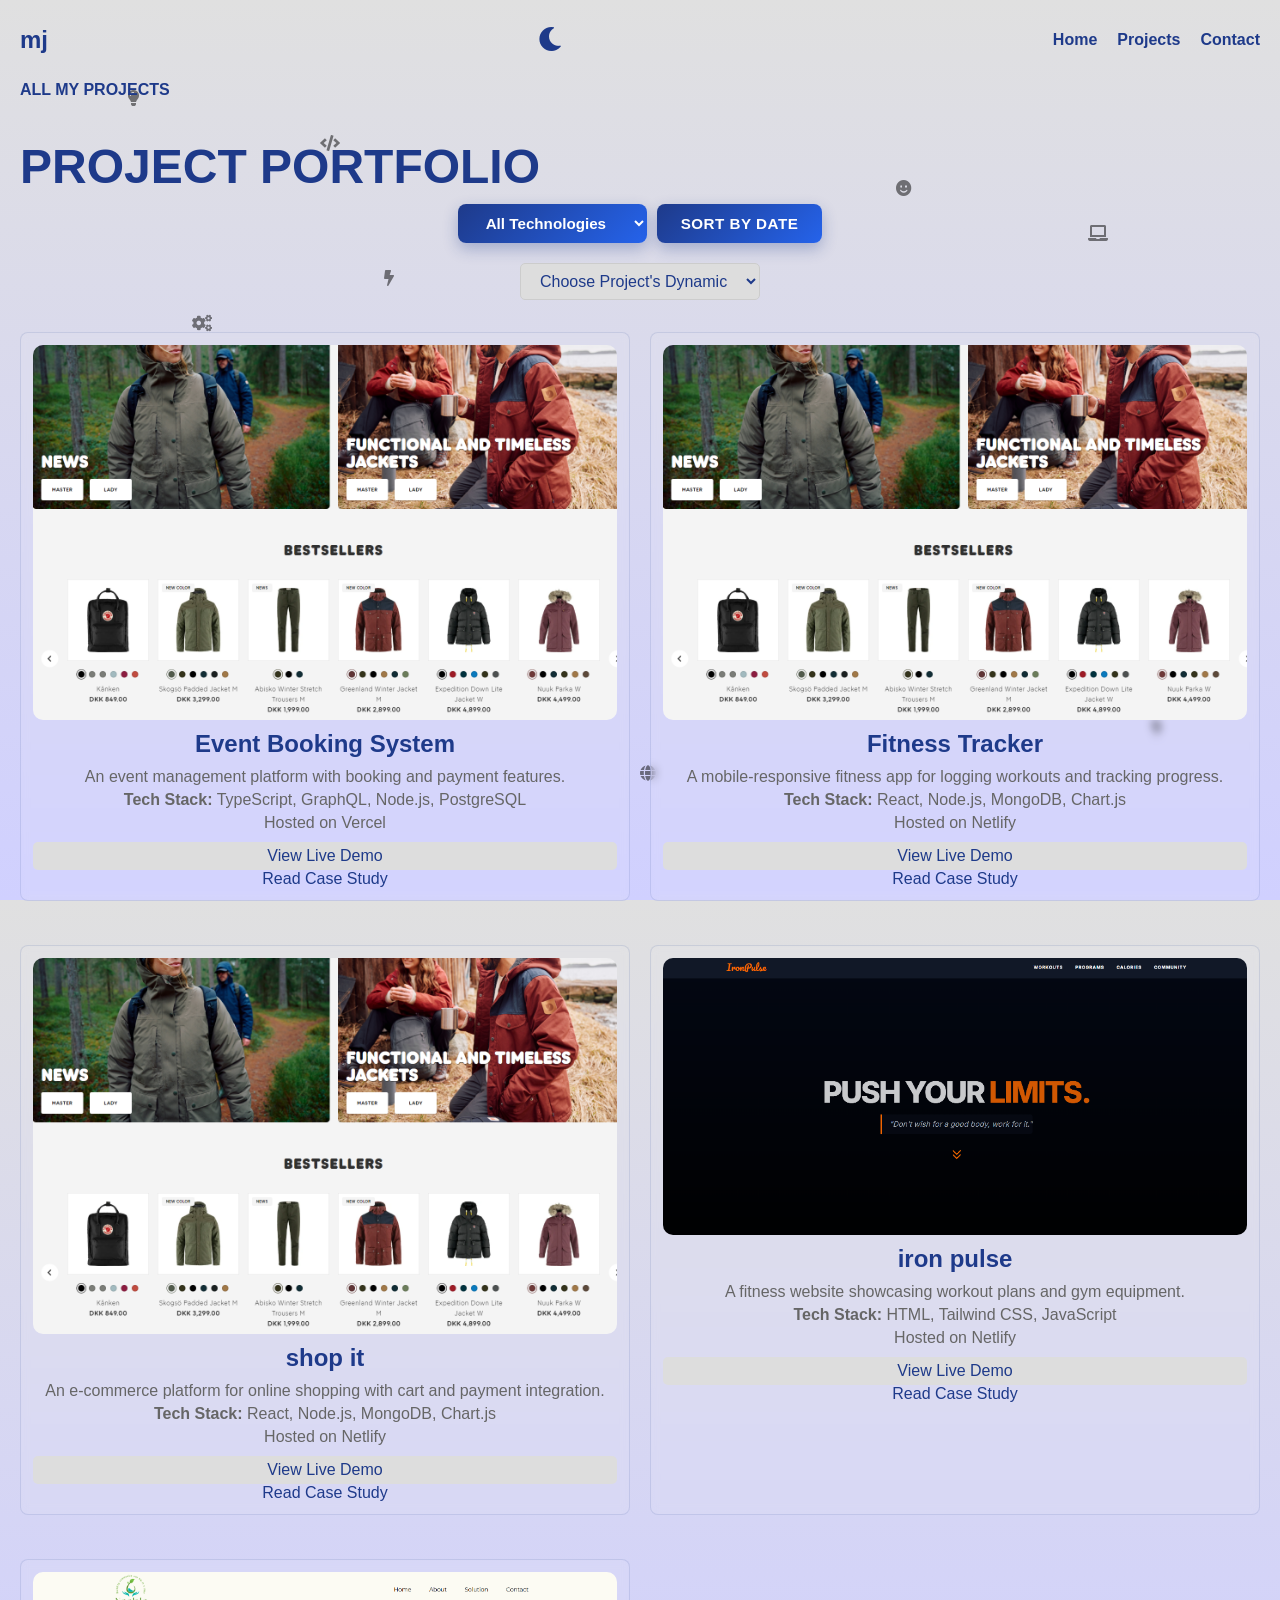
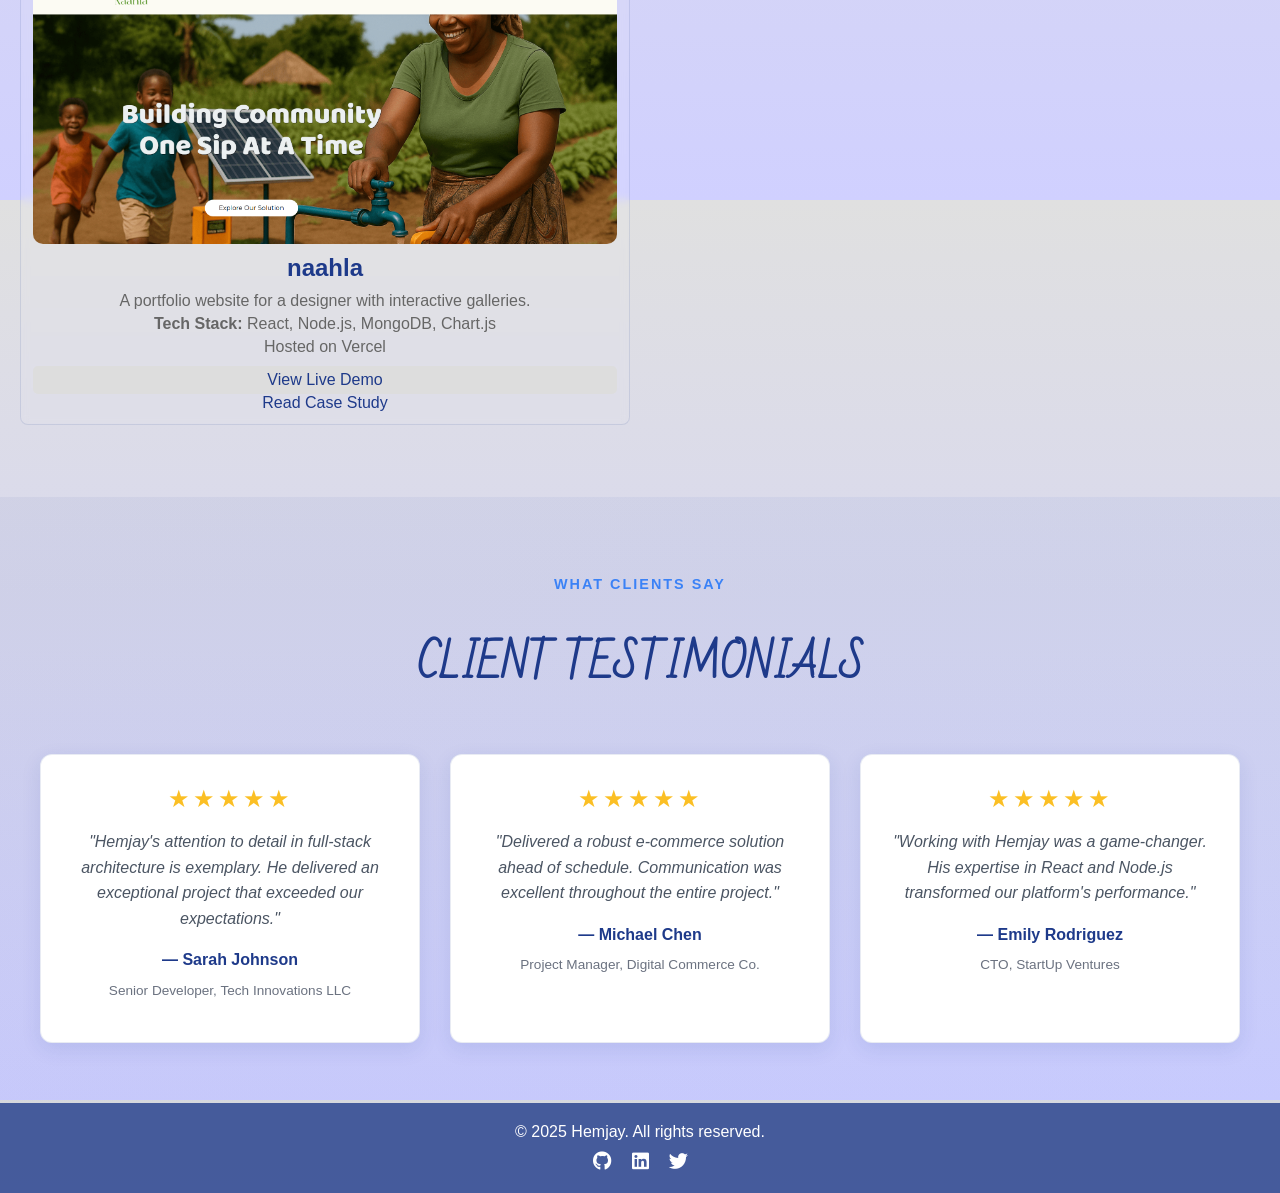
==== commit 6c669efe: "new code pdated" ====
--- a/projects.html
+++ b/projects.html
@@ -34,18 +34,21 @@
         </div>
     </div>
 
-    <nav class="nav-menu">
-        <div class="nav-logo">mj</div>
-        <button class="theme-toggle" onclick="toggleTheme()"><i class="fas fa-moon"></i></button>
-        <div class="hamburger"><i class="fas fa-bars"></i></div>
-        <div class="nav-links">
-            <a href="index.html">Home</a>
-            <a href="#projects">Projects</a>
-            <a href="index.html#contact">Contact</a>
-        </div>
-    </nav>
-
-    <section class="section-projects" id="projects">
+    <header>
+        <nav class="nav-menu">
+            <div class="nav-logo">mj</div>
+            <button class="theme-toggle" onclick="toggleTheme()"><i class="fas fa-moon"></i></button>
+            <div class="hamburger"><i class="fas fa-bars"></i></div>
+            <div class="nav-links">
+                <a href="index.html">Home</a>
+                <a href="#projects">Projects</a>
+                <a href="index.html#contact">Contact</a>
+            </div>
+        </nav>
+    </header>
+
+    <main>
+        <section class="section-projects" id="projects">
         <h4>ALL MY PROJECTS</h4>
         <h2>PROJECT PORTFOLIO</h2>
         <div class="project-filters">
@@ -187,6 +190,8 @@
         </div>
     </div>
 
+    </main>
+
 
 
 
--- a/styles.css
+++ b/styles.css
@@ -1,7 +1,7 @@
 
 
 
-::root {
+:root {
     --icon-size: 40px;
     font-family: sans-serif;
 }
@@ -43,6 +43,7 @@
     z-index: -9999 !important;
     /* Move it to the very bottom layer */
     pointer-events: none;
+
     background: transparent;
     display: block !important;
 }
@@ -83,20 +84,30 @@
 }
 
 .text {
-    font-size: 6rem;
-    font-weight: bold;
-    color: #1e3a8a;
+    
+    color: #f4f4f5;
     text-shadow: 2px 2px 4px rgba(0, 0, 0, 0.2);
     cursor: pointer;
     user-select: none;
-    margin: 50px auto;
+    margin: 10px 10px;
+    padding: 5rem;
     max-width: 100%;
+ 
     word-wrap: break-word;
     opacity: 0;
     transform: translateY(50px);
     transition: opacity 0.5s ease, transform 0.5s ease;
     position: relative;
     z-index: 2;
+    background-color:#1e3a8a;
+}
+.text .md{
+    width: 100%;
+
+    overflow-wrap: break-word;
+    word-wrap: break-word;
+    font-size: 1.4rem;
+
 }
 
 .text.visible {
@@ -131,31 +142,6 @@
 
 .text span.squish {
     transform: scaleY(0.5);
-}
-
-.url-bar {
-    position: fixed;
-    bottom: 10px;
-    left: 50%;
-    transform: translateX(-50%) translateY(20px);
-    background: #ccc;
-    padding: 5px 10px;
-    border-radius: 5px;
-    font-size: 0.9rem;
-    z-index: 20;
-    box-sizing: border-box;
-    opacity: 0;
-    transition: opacity 0.5s ease, transform 0.5s ease;
-}
-
-.url-bar.visible {
-    opacity: 1;
-    transform: translateX(-50%) translateY(0);
-}
-
-body.dark-mode .url-bar {
-    background: #4a5568;
-    color: #e2e8f0;
 }
 
 .nav-menu {
@@ -294,10 +280,21 @@
     .hamburger {
         display: block;
     }
+
+    .text {
+        padding: 3rem 1rem;
+        font-size: 1rem;
+    }
+    .section-about .text {
+        width: 100%;
+    }
+    .section-about h2 {
+        font-size: 2rem;
+    }
 }
 
 .section-about {
-    min-height: 100vh;
+    min-height: 100%;
     font-size: 1.2rem;
     max-width: 100%;
     box-sizing: border-box;
@@ -310,6 +307,9 @@
     justify-content: center;
     align-items: center;
     padding: 60px 20px;
+    flex-wrap: wrap;
+  
+    margin: 0;
 }
 .section-about button {
     text-decoration: none;
@@ -351,7 +351,8 @@
 .section-about .text {
     font-family: serif;
     font-size: 2rem;
-    width: 45%;
+    max-width: 600px;
+  
 }
 
 /* Availability button styles */
@@ -477,6 +478,7 @@
     justify-content: center;
     align-items: center;
     gap: 30px;
+   
 }
 .content ul {
     list-style: none;
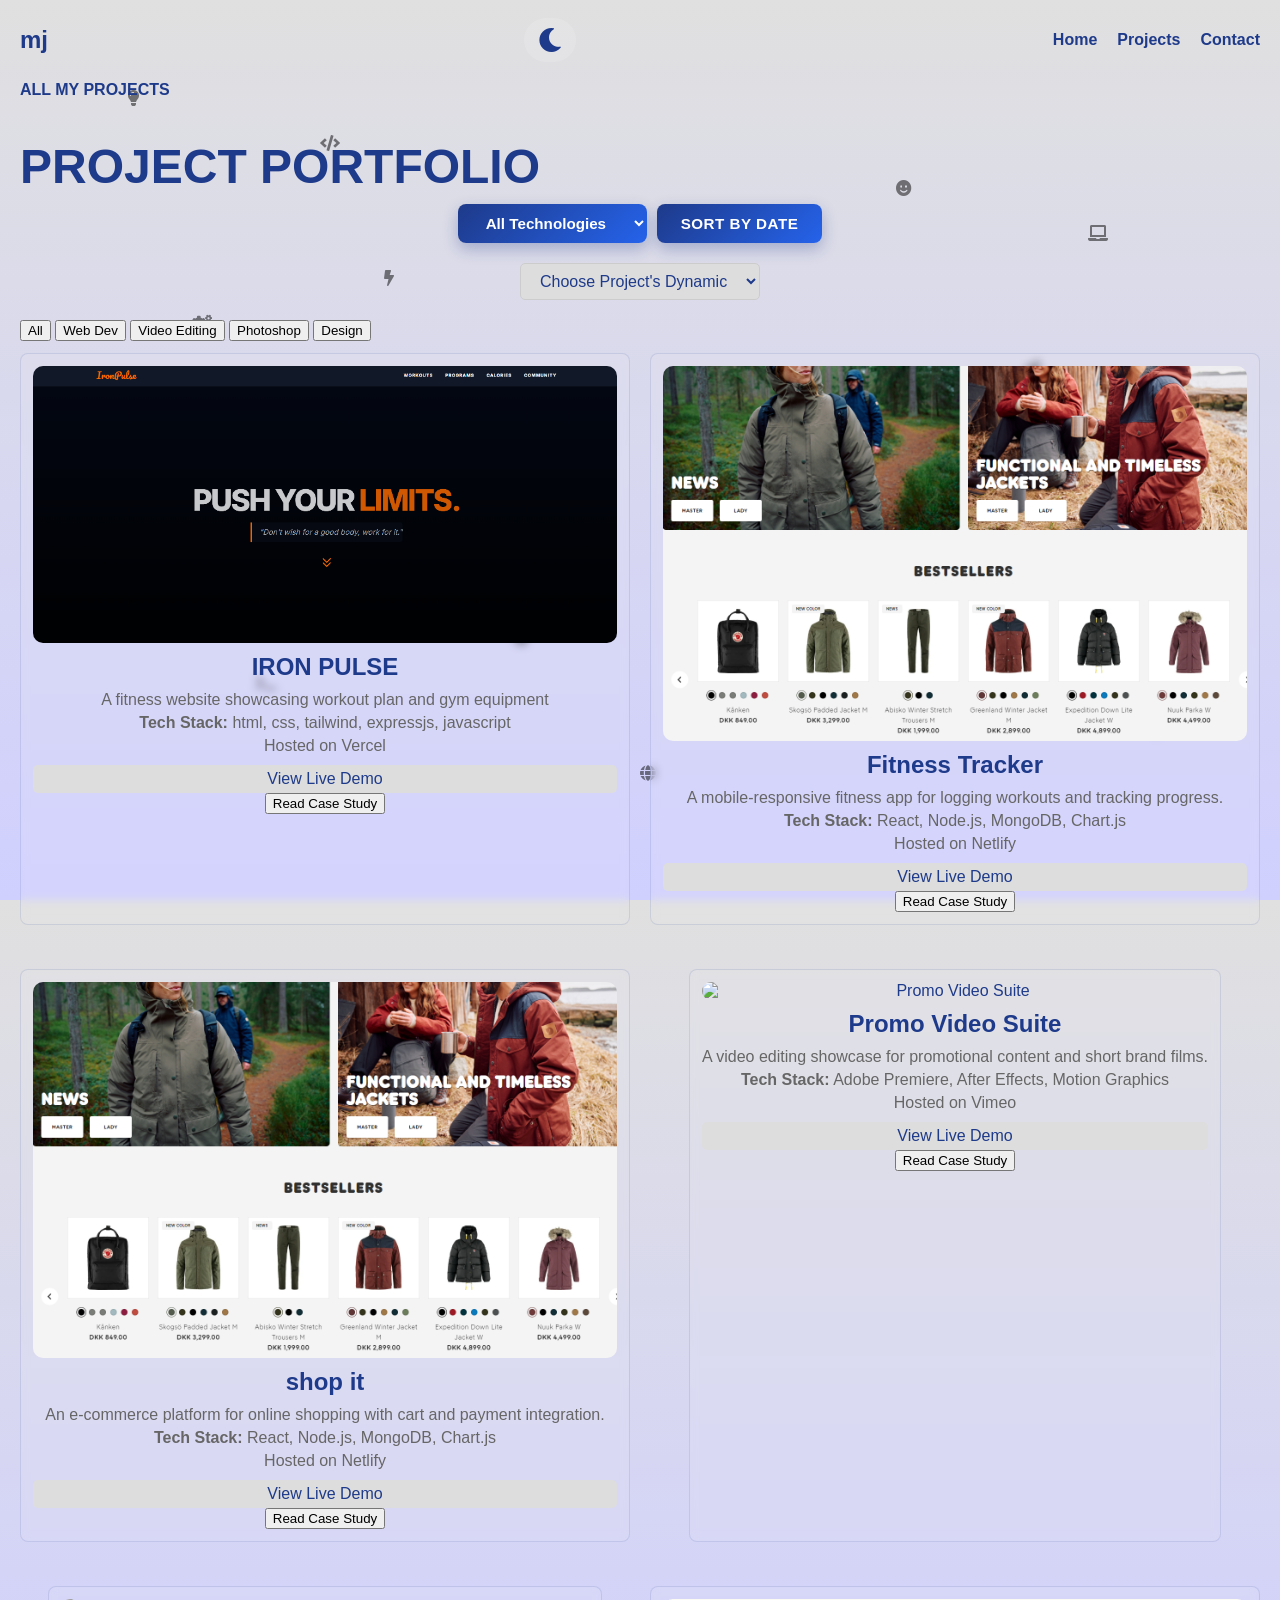
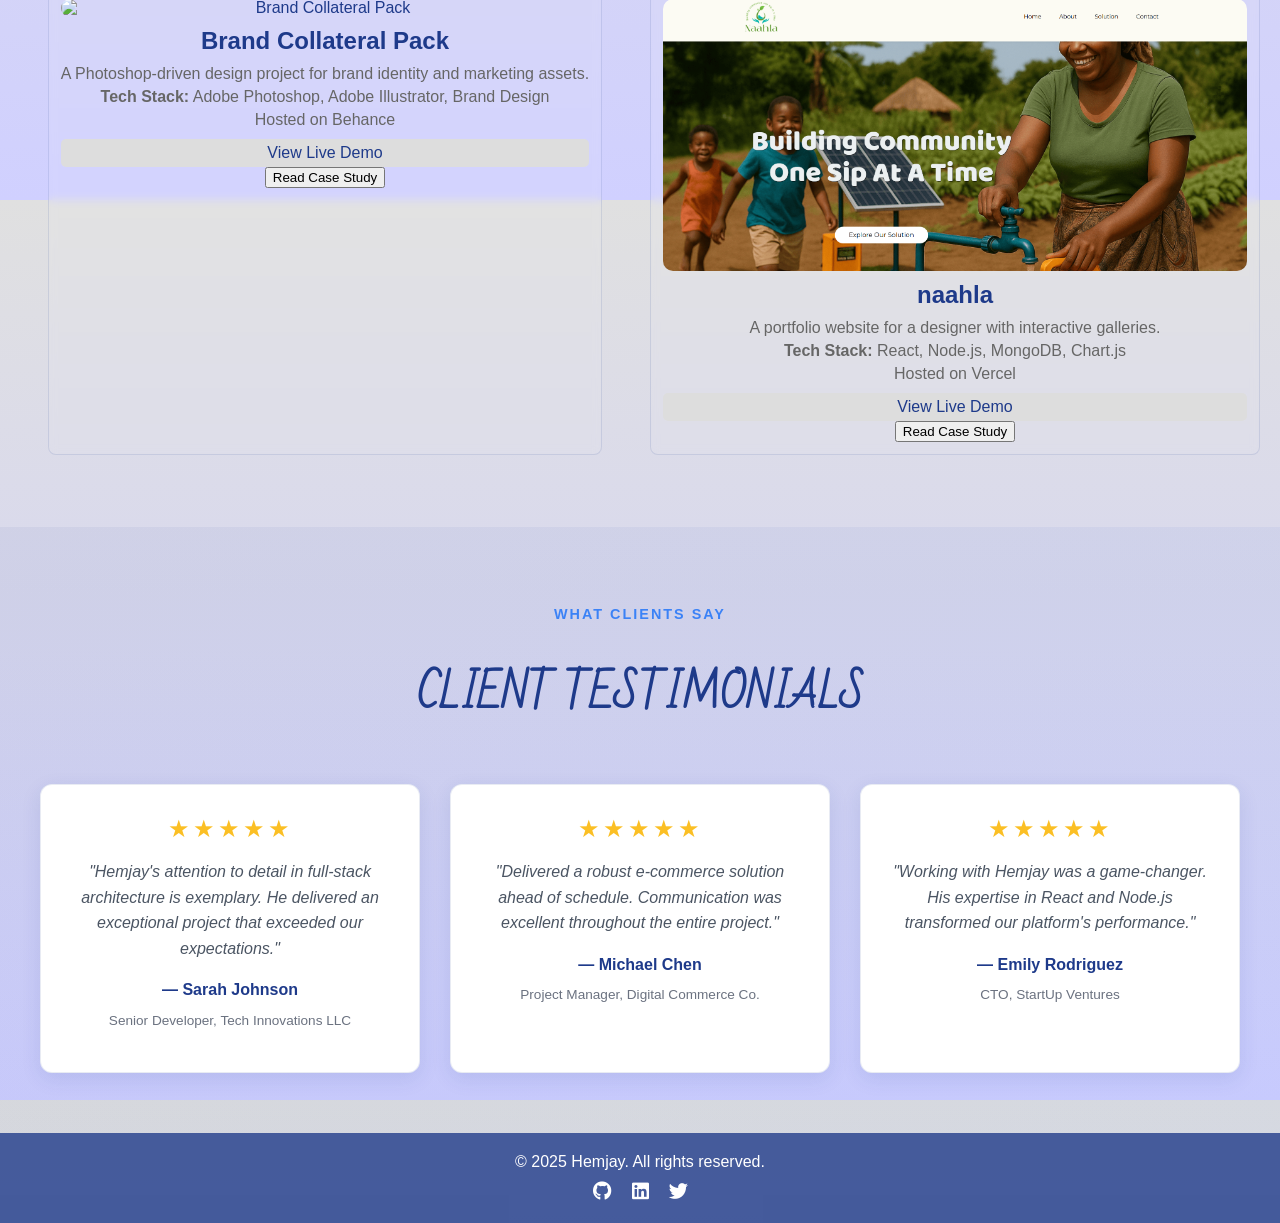
==== commit 4e473f8c: "new changes hope it wont break" ====
--- a/projects.html
+++ b/projects.html
@@ -12,7 +12,7 @@
     <link href="https://fonts.googleapis.com/css2?family=Bad+Script&family=Dancing+Script:wght@400..700&family=Marck+Script&family=Tangerine:wght@400;700&display=swap" rel="stylesheet">
 </head>
 
-<body>
+<body class="project-page">
     <div class="container" id="home">
         <div class="icons">
             <div class="icon" style="top: 10%; left: 10%;"><i class="fas fa-lightbulb"></i></div>
@@ -70,117 +70,16 @@
             </select>
         </div>
 
-        <div class="project-card-container normal">
-            <div class="project-card" data-tech="typescript,graphql,nodejs,postgresql" data-date="2024-10-20">
-                <a href="https://example.com/demo10" class="project-link" target="_blank">
-                    <img src="IMG_2040.png" alt="Event Booking System" loading="lazy">
-                    <h3>Event Booking System</h3>
-                    <p>An event management platform with booking and payment features.</p>
-                    <p><strong>Tech Stack:</strong> TypeScript, GraphQL, Node.js, PostgreSQL</p>
-                    <p>Hosted on Vercel</p>
-                    <a href="https://example.com/demo10" class="demo-link">View Live Demo</a>
-                </a>
-                <span class="case-study-link" onclick="showCaseStudy('Event Booking System')">Read Case Study</span>
-            </div>
-            <div class="project-card" data-tech="react,nodejs,mongodb" data-date="2024-09-10">
-                <a href="https://example.com/demo9" class="project-link" target="_blank">
-                    <img src="IMG_2040.png" alt="Fitness Tracker" loading="lazy">
-                    <h3>Fitness Tracker</h3>
-                    <p>A mobile-responsive fitness app for logging workouts and tracking progress.</p>
-                    <p><strong>Tech Stack:</strong> React, Node.js, MongoDB, Chart.js</p>
-                    <p>Deployed on Netlify</p>
-                    <a href="https://example.com/demo9" class="demo-link">View Live Demo</a>
-                </a>
-                <span class="case-study-link" onclick="showCaseStudy('Fitness Tracker')">Read Case Study</span>
-            </div>
-            <div class="project-card" data-tech="python,flask,postgresql,docker" data-date="2024-08-01">
-                <a href="https://example.com/demo8" class="project-link" target="_blank">
-                    <img src="IMG_2040.png" alt="Inventory Management System" loading="lazy">
-                    <h3>Inventory Management System</h3>
-                    <p>A system for tracking inventory with CRUD operations, containerized with Docker.</p>
-                    <p><strong>Tech Stack:</strong> Python, Flask, Docker, PostgreSQL</p>
-                    <p>Hosted on AWS ECS</p>
-                    <a href="https://example.com/demo8" class="demo-link">View Live Demo</a>
-                </a>
-                <span class="case-study-link" onclick="showCaseStudy('Inventory Management System')">Read Case Study</span>
-            </div>
-            <div class="project-card" data-tech="nodejs,react,postgresql" data-date="2024-06-15">
-                <a href="https://example.com/demo7" class="project-link" target="_blank">
-                    <img src="IMG_2040.png" alt="Chat Application" loading="lazy">
-                    <h3>Chat Application</h3>
-                    <p>A real-time chat app with WebSocket integration and group chat support.</p>
-                    <p><strong>Tech Stack:</strong> Node.js, Socket.io, React, PostgreSQL</p>
-                    <p>Deployed on Render</p>
-                    <a href="https://example.com/demo7" class="demo-link">View Live Demo</a>
-                </a>
-                <span class="case-study-link" onclick="showCaseStudy('Chat Application')">Read Case Study</span>
-            </div>
-            <div class="project-card" data-tech="nodejs,react,mongodb" data-date="2024-04-05">
-                <a href="https://example.com/demo6" class="project-link" target="_blank">
-                    <img src="IMG_2040.png" alt="Blog Platform" loading="lazy">
-                    <h3>Blog Platform</h3>
-                    <p>A CMS-powered blog platform with user authentication and SEO optimization.</p>
-                    <p><strong>Tech Stack:</strong> Node.js, Express, MongoDB, React</p>
-                    <p>Hosted on AWS</p>
-                    <a href="https://example.com/demo6" class="demo-link">View Live Demo</a>
-                </a>
-                <span class="case-study-link" onclick="showCaseStudy('Blog Platform')">Read Case Study</span>
-            </div>
-            <div class="project-card" data-tech="javascript,html,css" data-date="2024-02-10">
-                <a href="https://example.com/demo5" class="project-link" target="_blank">
-                    <img src="IMG_2040.png" alt="Weather App" loading="lazy">
-                    <h3>Weather App</h3>
-                    <p>A weather forecasting app with a clean UI and dynamic charts using a public API.</p>
-                    <p><strong>Tech Stack:</strong> JavaScript, HTML, CSS, OpenWeather API</p>
-                    <p>Deployed on Netlify</p>
-                    <a href="https://example.com/demo5" class="demo-link">View Live Demo</a>
-                </a>
-                <span class="case-study-link" onclick="showCaseStudy('Weather App')">Read Case Study</span>
-            </div>
-            <div class="project-card" data-tech="react,nodejs,mongodb" data-date="2023-12-20">
-                <a href="https://example.com/demo4" class="project-link" target="_blank">
-                    <img src="IMG_2040.png" alt="Social Media Dashboard" loading="lazy">
-                    <h3>Social Media Dashboard</h3>
-                    <p>A dashboard for tracking social media metrics with REST API integration.</p>
-                    <p><strong>Tech Stack:</strong> React, Node.js, Express, MongoDB</p>
-                    <p>Hosted on Heroku</p>
-                    <a href="https://example.com/demo4" class="demo-link">View Live Demo</a>
-                </a>
-                <span class="case-study-link" onclick="showCaseStudy('Social Media Dashboard')">Read Case Study</span>
-            </div>
-            <div class="project-card" data-tech="html,css,javascript" data-date="2023-10-01">
-                <a href="https://example.com/demo3" class="project-link" target="_blank">
-                    <img src="IMG_2040.png" alt="Portfolio Website" loading="lazy">
-                    <h3>Portfolio Website</h3>
-                    <p>A personal portfolio showcasing projects and skills with smooth animations.</p>
-                    <p><strong>Tech Stack:</strong> HTML, CSS, JavaScript, Vite</p>
-                    <p>Deployed on GitHub Pages</p>
-                    <a href="https://example.com/demo3" class="demo-link">View Live Demo</a>
-                </a>
-                <span class="case-study-link" onclick="showCaseStudy('Portfolio Website')">Read Case Study</span>
-            </div>
-            <div class="project-card" data-tech="typescript,graphql,postgresql" data-date="2023-08-15">
-                <a href="https://example.com/demo2" class="project-link" target="_blank">
-                    <img src="IMG_2040.png" alt="Task Management App" loading="lazy">
-                    <h3>Task Management App</h3>
-                    <p>A collaborative task manager with real-time updates and role-based access control.</p>
-                    <p><strong>Tech Stack:</strong> TypeScript, GraphQL, PostgreSQL, Vite</p>
-                    <p>Hosted on AWS</p>
-                    <a href="https://example.com/demo2" class="demo-link">View Live Demo</a>
-                </a>
-                <span class="case-study-link" onclick="showCaseStudy('Task Management App')">Read Case Study</span>
-            </div>
-            <div class="project-card" data-tech="react,nodejs,mongodb" data-date="2023-06-01">
-                <a href="https://justmidas.github.io/ironpulse-/" class="project-link" target="_blank">
-                    <img src="projectfolder/ironpulse.png" alt="E-Commerce Platform" loading="lazy">
-                    <h3>home workout </h3>
-                    <p>A responsive e-commerce website with user authentication, product filtering, and payment integration.</p>
-                    <p><strong>Tech Stack:</strong> React, Node.js, MongoDB, Tailwind CSS</p>
-                    <p>Deloyed on Netlify</p>
-                    <a href="https://justmidas.github.io/ironpulse-/" class="demo-link">View Live Demo</a>
-                </a>
-                <span class="case-study-link" onclick="showCaseStudy('E-Commerce Platform')">Read Case Study</span>
-            </div>
+        <div class="project-tabs">
+            <button class="project-tab active" type="button" data-category="all" onclick="setProjectCategory('all')">All</button>
+            <button class="project-tab" type="button" data-category="web" onclick="setProjectCategory('web')">Web Dev</button>
+            <button class="project-tab" type="button" data-category="video" onclick="setProjectCategory('video')">Video Editing</button>
+            <button class="project-tab" type="button" data-category="photoshop" onclick="setProjectCategory('photoshop')">Photoshop</button>
+            <button class="project-tab" type="button" data-category="design" onclick="setProjectCategory('design')">Design</button>
+        </div>
+
+        <div id="all-projects-list" class="project-card-container normal">
+           
         </div>
     </section>
 
@@ -189,8 +88,6 @@
         <div id="caseStudyContent" style="padding: 20px; overflow-y: auto; max-height: 80vh;">
         </div>
     </div>
-
-    </main>
 
 
 
@@ -224,6 +121,7 @@
             </div>
         </div>
     </section>
+    </main>
 
     <footer>
         <p>&copy; 2025 Hemjay. All rights reserved.</p>
--- a/styles.css
+++ b/styles.css
@@ -238,9 +238,38 @@
     color: #90cdf4;
 }
 
+.icon-toggle-button,
+.theme-toggle,
+.hamburger {
+    border: none;
+    background: rgba(255, 255, 255, 0.15);
+    color: #1e3a8a;
+    padding: 10px 14px;
+    border-radius: 999px;
+    cursor: pointer;
+    transition: background 0.25s ease, transform 0.25s ease;
+    display: inline-flex;
+    align-items: center;
+    justify-content: center;
+    gap: 8px;
+}
+
+.icon-toggle-button {
+    font-size: 0.95rem;
+    font-weight: 700;
+    letter-spacing: 0.5px;
+}
+
+.icon-toggle-button:hover,
+.theme-toggle:hover,
+.hamburger:hover {
+    background: rgba(30, 58, 138, 0.15);
+    transform: translateY(-1px);
+}
+
 .hamburger {
     display: none;
-    font-size: 1.5rem;
+    font-size: 1.25rem;
     color: #1e3a8a;
     cursor: pointer;
     z-index: 21;
@@ -264,13 +293,14 @@
         top: 60px;
         left: 0;
         width: 100%;
-        background: rgba(255, 255, 255, 0.9);
+        background: rgba(255, 255, 255, 0.95);
         padding: 20px;
         box-sizing: border-box;
+        gap: 12px;
     }
 
     body.dark-mode .nav-links {
-        background: rgba(45, 55, 72, 0.9);
+        background: rgba(45, 55, 72, 0.95);
     }
 
     .nav-links.active {
@@ -308,8 +338,12 @@
     align-items: center;
     padding: 60px 20px;
     flex-wrap: wrap;
-  
+    background: linear-gradient(to bottom, #e0e0e0, #d0d0ff);
     margin: 0;
+}
+
+body.dark-mode .section-about {
+    background: linear-gradient(to bottom, #2d3748, #4a5568);
 }
 .section-about button {
     text-decoration: none;
@@ -906,19 +940,39 @@
 }
 
 @media (max-width: 768px) {
-
     .project-select,
     .filter-select {
         width: 100%;
-        max-width: 200px;
-    }
-
+        max-width: 240px;
+        font-size: 0.9rem;
+    }
+    .project-card-container {
+        grid-template-columns: 1fr;
+    }
+    .project-card-container.normal .project-card,
+    .project-card-container.list .project-card,
+    .project-card-container.grid .project-card {
+        margin: 15px auto;
+        max-width: 100%;
+        padding: 15px;
+    }
     .project-card-container.grid {
         grid-template-columns: 1fr;
-    }
-
+        gap: 16px;
+        max-width: 100%;
+    }
     .project-card-container.grid .project-card img {
-        max-height: 120px;
+        max-height: 180px;
+        width: 100%;
+        object-fit: cover;
+    }
+    .project-card-container.grid .project-card .project-card-actions {
+        flex-direction: column;
+        gap: 10px;
+    }
+    .project-card-container.grid .project-card .project-card-actions a,
+    .project-card-container.grid .project-card .project-card-actions button {
+        width: 100%;
     }
 }
 
@@ -935,6 +989,98 @@
     width: 100%;
 }
 
+.skills-view-toggle {
+    display: flex;
+    justify-content: center;
+    gap: 10px;
+    margin: 20px 0;
+}
+
+.skills-view-toggle button {
+    background: linear-gradient(135deg, #1e3a8a 0%, #2563eb 100%);
+    color: white;
+    border: none;
+    padding: 10px 20px;
+    border-radius: 8px;
+    cursor: pointer;
+    font-weight: 600;
+    transition: all 0.3s ease;
+}
+
+.skills-view-toggle button.active {
+    background: linear-gradient(135deg, #2563eb 0%, #1e40af 100%);
+    box-shadow: 0 6px 15px rgba(30, 58, 138, 0.4);
+}
+
+.skills-view-toggle button:hover {
+    transform: translateY(-2px);
+    box-shadow: 0 6px 15px rgba(30, 58, 138, 0.3);
+}
+
+body.dark-mode .skills-view-toggle button {
+    background: linear-gradient(135deg, #3b82f6 0%, #2563eb 100%);
+}
+
+.skills-grid-view {
+    display: grid !important; /* Forces the grid to exist */
+    grid-template-columns: 1fr 1fr !important; /* Hard-coded 2 columns */
+    gap: 10px !important;
+    padding: 10px;
+    width: 100%;
+}
+
+.skills-grid-view .skill-card {
+    width: 100% !important;
+    max-width: 100% !important;
+    margin: 0 !important;
+    box-sizing: border-box; /* Essential to keep padding inside the card */
+}
+
+/* Tablet & Desktop: This rule kicks in for screens wider than 768px */
+@media (min-width: 768px) {
+    .skills-grid-view {
+        grid-template-columns: repeat(auto-fit, minmax(150px, 1fr)) !important;
+    }
+}
+
+.skills-grid-view {
+    display: grid;
+    grid-template-columns: repeat(2, 1fr);
+    justify-content: center;
+    align-items: center;
+    gap: 20px;
+    max-width: 1200px;
+    margin: 20px auto;
+}
+
+.skills-grid-view .skill-card {
+    width: 100%;
+    height: auto;
+    padding: 20px;
+    text-align: center;
+    opacity: 1;
+    transform: none;
+    background: rgba(30, 58, 138, 0.05);
+    border: 2px solid rgba(30, 58, 138, 0.1);
+    transition: all 0.3s ease;
+}
+
+.skills-grid-view .skill-card:hover {
+    transform: translateY(-5px);
+    background: rgba(30, 58, 138, 0.1);
+    border-color: rgba(30, 58, 138, 0.2);
+}
+
+body.dark-mode .skills-grid-view .skill-card {
+    background: rgba(59, 130, 246, 0.05);
+    border-color: rgba(59, 130, 246, 0.1);
+}
+
+body.dark-mode .skills-grid-view .skill-card:hover {
+    background: rgba(59, 130, 246, 0.1);
+    border-color: rgba(59, 130, 246, 0.2);
+}
+
 body.dark-mode .skills-section {
     color: #e2e8f0;
 }
@@ -968,13 +1114,84 @@
     transition: opacity 0.5s ease, transform 0.5s ease 0.3s;
 }
 
-.section-heading.visible {
-    opacity: 1;
-    transform: translateY(0);
+.skills-grid-view {
+    display: grid;
+    grid-template-columns: repeat(auto-fit, minmax(200px, 1fr));
+    gap: 20px;
+    max-width: 1200px;
+    margin: 20px auto;
+    padding: 0 20px;
+}
+
+.skills-grid-view .skill-card {
+    width: 100%;
+    height: auto;
+    padding: 20px;
+    text-align: center;
+    opacity: 1;
+    transform: none;
+    background: rgba(30, 58, 138, 0.05);
+    border: 2px solid rgba(30, 58, 138, 0.1);
+    border-radius: 12px;
+    transition: all 0.3s ease;
+    display: flex;
+    flex-direction: column;
+    justify-content: center;
+}
+
+.skills-grid-view .skill-card h3 {
+    color: #1e3a8a;
+    margin: 0 0 10px 0;
+    font-size: 1.1rem;
+}
+
+.skills-grid-view .skill-card p {
+    color: #666;
+    margin: 0;
+    font-size: 0.9rem;
+    line-height: 1.4;
+}
+
+.skills-grid-view .skill-card:hover {
+    transform: translateY(-5px);
+    background: rgba(30, 58, 138, 0.1);
+    border-color: rgba(30, 58, 138, 0.2);
+    box-shadow: 0 6px 15px rgba(30, 58, 138, 0.1);
+}
+
+body.dark-mode .skills-grid-view .skill-card {
+    background: rgba(59, 130, 246, 0.05);
+    border-color: rgba(59, 130, 246, 0.1);
+}
+
+body.dark-mode .skills-grid-view .skill-card h3 {
+    color: #e2e8f0;
+}
+
+body.dark-mode .skills-grid-view .skill-card p {
+    color: #cbd5e1;
+}
+
+body.dark-mode .skills-grid-view .skill-card:hover {
+    background: rgba(59, 130, 246, 0.1);
+    border-color: rgba(59, 130, 246, 0.2);
+    box-shadow: 0 6px 15px rgba(59, 130, 246, 0.1);
 }
 
 body.dark-mode .section-heading {
     color: #e2e8f0;
+}
+
+.hidden {
+    display: none !important;
+}
+
+.carousel-view {
+    display: flex;
+}
+
+.grid-view {
+    display: grid;
 }
 
 /* Services Section Styling */
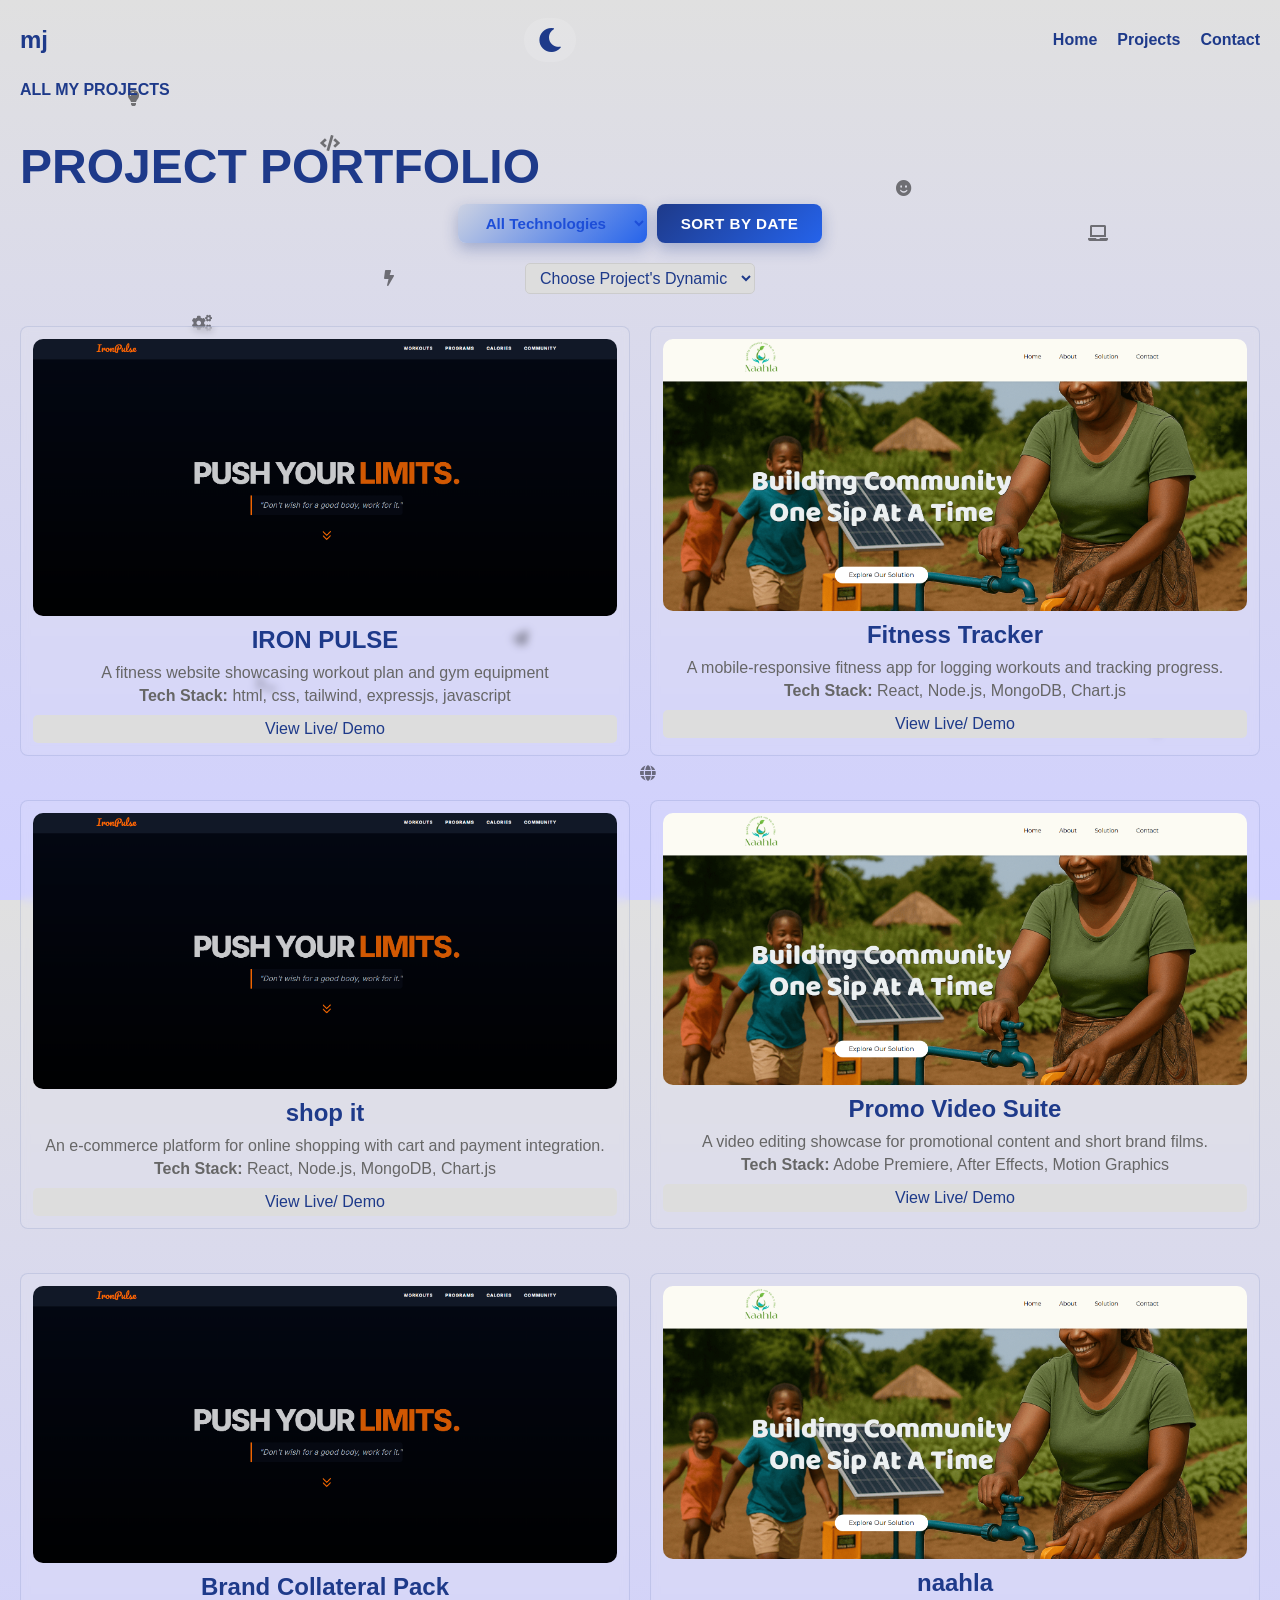
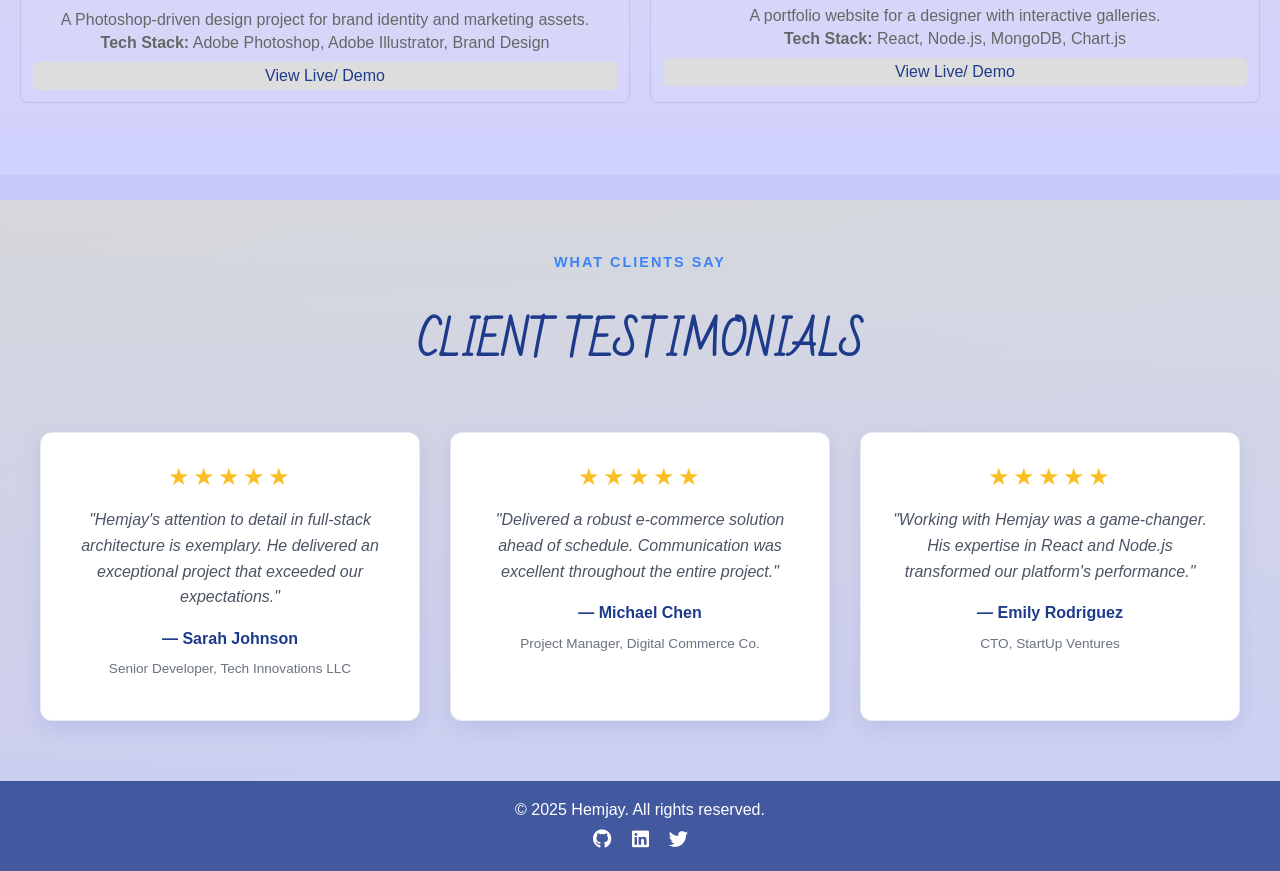
==== commit 86b00b38: "new update" ====
--- a/projects.html
+++ b/projects.html
@@ -41,7 +41,10 @@
             <div class="hamburger"><i class="fas fa-bars"></i></div>
             <div class="nav-links">
                 <a href="index.html">Home</a>
-                <a href="#projects">Projects</a>
+               <div class="dropd-menu">
+                    <span><a href="#projects">Projects</a></span>
+                    <span><a href="projects.html#testimonials">Testimonials</a></span>
+                </div>
                 <a href="index.html#contact">Contact</a>
             </div>
         </nav>
@@ -69,14 +72,14 @@
                 <option value="grid">Grid View</option>
             </select>
         </div>
-
+<!-- 
         <div class="project-tabs">
             <button class="project-tab active" type="button" data-category="all" onclick="setProjectCategory('all')">All</button>
             <button class="project-tab" type="button" data-category="web" onclick="setProjectCategory('web')">Web Dev</button>
             <button class="project-tab" type="button" data-category="video" onclick="setProjectCategory('video')">Video Editing</button>
             <button class="project-tab" type="button" data-category="photoshop" onclick="setProjectCategory('photoshop')">Photoshop</button>
             <button class="project-tab" type="button" data-category="design" onclick="setProjectCategory('design')">Design</button>
-        </div>
+        </div> -->
 
         <div id="all-projects-list" class="project-card-container normal">
            
@@ -97,7 +100,7 @@
 
 
 
-     <section class="testimonials-section">
+     <section class="testimonials-section" id="testimonials">
         <h4>WHAT CLIENTS SAY</h4>
         <h2>CLIENT TESTIMONIALS</h2>
         <div class="testimonials-grid">
--- a/styles.css
+++ b/styles.css
@@ -52,10 +52,13 @@
     position: absolute;
     width: 100%;
     height: 100%;
+    
+    pointer-events: none;
 }
 
 .icon {
     position: absolute;
+   
     /* Ensure your JS or inline styles provide the top/left % */
 }
 
@@ -99,8 +102,26 @@
     transition: opacity 0.5s ease, transform 0.5s ease;
     position: relative;
     z-index: 2;
-    background-color:#1e3a8a;
-}
+
+    /* 1. Translucent background */
+    background: #1e3a8a;
+    
+    /* 2. The "Frosted" effect (Essential) */
+    backdrop-filter: blur(10px);
+    -webkit-backdrop-filter: blur(10px); /* Support for Safari */
+    
+    /* 3. Subtle border for depth */
+    border: 1px solid rgba(255, 255, 255, 0.2);
+    
+    /* 4. Soft shadow to lift it from the background */
+    box-shadow: 0 8px 32px 0 rgba(0, 0, 0, 0.3);
+    
+    /* Layout properties */
+    border-radius: 15px;
+    padding: 25px;
+    color: white;
+}
+
 .text .md{
     width: 100%;
 
@@ -199,7 +220,16 @@
     transform: translateY(20px);
     transition: opacity 0.5s ease, transform 0.5s ease 0.3s, color 0.3s ease;
 }
-
+.dropd-menu{
+    display: flex;
+    flex-direction: column;
+}
+.dropd-menu:hover span:last-child{
+    display: block;
+}
+.dropd-menu span:last-child{
+    display: none;
+}
 .nav-links a.visible {
     opacity: 1;
     transform: translateY(0);
@@ -324,21 +354,21 @@
 }
 
 .section-about {
-    min-height: 100%;
+    height: 100vh;
     font-size: 1.2rem;
     max-width: 100%;
-    box-sizing: border-box;
-    opacity: 0;
+    
+   
     transform: translateX(-50px);
     transition: opacity 0.5s ease, transform 0.5s ease;
     position: relative;
-    z-index: 2;
+    z-index: 1;
     display: flex;
     justify-content: center;
     align-items: center;
     padding: 60px 20px;
     flex-wrap: wrap;
-    background: linear-gradient(to bottom, #e0e0e0, #d0d0ff);
+    background: transparent;
     margin: 0;
 }
 
@@ -607,6 +637,7 @@
 }
 
 .section-projects h2 {
+    width: 100%;
     font-size: 3rem;
     font-weight: bold;
     margin-bottom: 2px;
@@ -634,8 +665,8 @@
 }
 
 .filter-select {
-    background: linear-gradient(135deg, #1e3a8a 0%, #2563eb 100%);
-    color: white;
+    background: linear-gradient(135deg, #ccd2e2 0%, #2563eb 100%);
+    color:#1d4ed8;
     border: none;
     padding: 10px 24px;
     border-radius: 8px;
@@ -647,14 +678,14 @@
 }
 
 .filter-select:hover {
-    background: linear-gradient(135deg, #2563eb 0%, #1e40af 100%);
+    background: linear-gradient(135deg, #ccd2e2 0%, #1e40af 100%);
     box-shadow: 0 10px 25px rgba(30, 58, 138, 0.5);
     transform: translateY(-2px);
 }
 
 body.dark-mode .filter-select {
-    background: linear-gradient(135deg, #3b82f6 0%, #2563eb 100%);
-    color: white;
+    background: linear-gradient(135deg, #ccd2e2 0%, #2563eb 100%);
+    color: #1f2937;
     border: none;
     box-shadow: 0 6px 15px rgba(30, 58, 138, 0.5);
 }
@@ -703,13 +734,14 @@
     display: flex;
     justify-content: center;
     margin: 20px 0;
+    border: none;
 }
 
 .project-select {
     background: #ddd;
     color: #1e3a8a;
     border: 1px solid #ccc;
-    padding: 8px 15px;
+    padding: 5px 10px;
     border-radius: 5px;
     font-size: 1rem;
     cursor: pointer;
@@ -728,6 +760,22 @@
 
 body.dark-mode .project-select:hover {
     background: #718096;
+}
+.case-study-link{
+    border: none;
+    margin-top: 10px;
+    padding: 10px;
+    border-radius: 20px;
+    background: #1d4ed8;
+    color: #fff;
+}
+.case-study-link:hover{
+    transform: scale(1.1);
+    transition: all 0.3s ease;
+
+}
+body.dark-mode .case-study-link{
+    background: #1a202c;
 }
 
 .project-card-container {
@@ -756,10 +804,16 @@
 }
 
 .project-card-container.list .project-card {
-    max-width: 90vw;
-    margin: 20px auto;
+    max-width: 100vw;
+    margin: 20px 0;
     padding: 20px;
     transform: translateX(0);
+}
+.project-card-container.list .project-card .case-study-link {
+  display: none;
+}
+.project-card-container.list .project-card .tech-stack {
+  display: none;
 }
 
 .project-card-container.list .project-card img {
@@ -773,19 +827,25 @@
 }
 
 .project-card-container.grid {
-    display: grid;
-    grid-template-columns: repeat(auto-fit, minmax(150px, 1fr));
-    gap: 10px;
-    max-width: 90vw;
+    display: flex;
+    width: 100%;
+    flex-wrap: wrap;
+    justify-content: flex-start; /* Change to flex-start */
+    align-items: center;
+    max-width: 100vw;
     margin: 20px auto;
+    background: pink;
+    flex-grow: 1;
+    flex-shrink: 1;
 }
 
 .project-card-container.grid .project-card {
-    max-width: 100%;
-    margin: 0;
+    width: clamp(20px, 30%, 500px);
     padding: 5px;
     transform: translateX(0);
     border: none;
+    background: #000;
+    align-self: center;
 }
 
 
@@ -793,7 +853,7 @@
 
 
 .project-card-container.grid .project-card img {
-    max-height: 100px;
+    
     width: 100%;
     object-fit: cover;
     border-radius: 5px;
@@ -801,8 +861,8 @@
 
 .project-card-container.grid .project-card h3,
 .project-card-container.grid .project-card p,
-.project-card-container.grid .project-card a {
-    display: none;
+.project-card-container.grid .project-card .case-study-link{
+    font-size: 0.5em;
 }
 
 .project-card-container.grid .project-card a.project-link {
@@ -2022,6 +2082,7 @@
 
 /* Testimonials Section Styling */
 .testimonials-section {
+    scroll-margin-top: -100px;
     padding: 60px 20px;
     text-align: center;
     background: linear-gradient(135deg, rgba(30, 58, 138, 0.05) 0%, rgba(37, 99, 235, 0.05) 100%);
